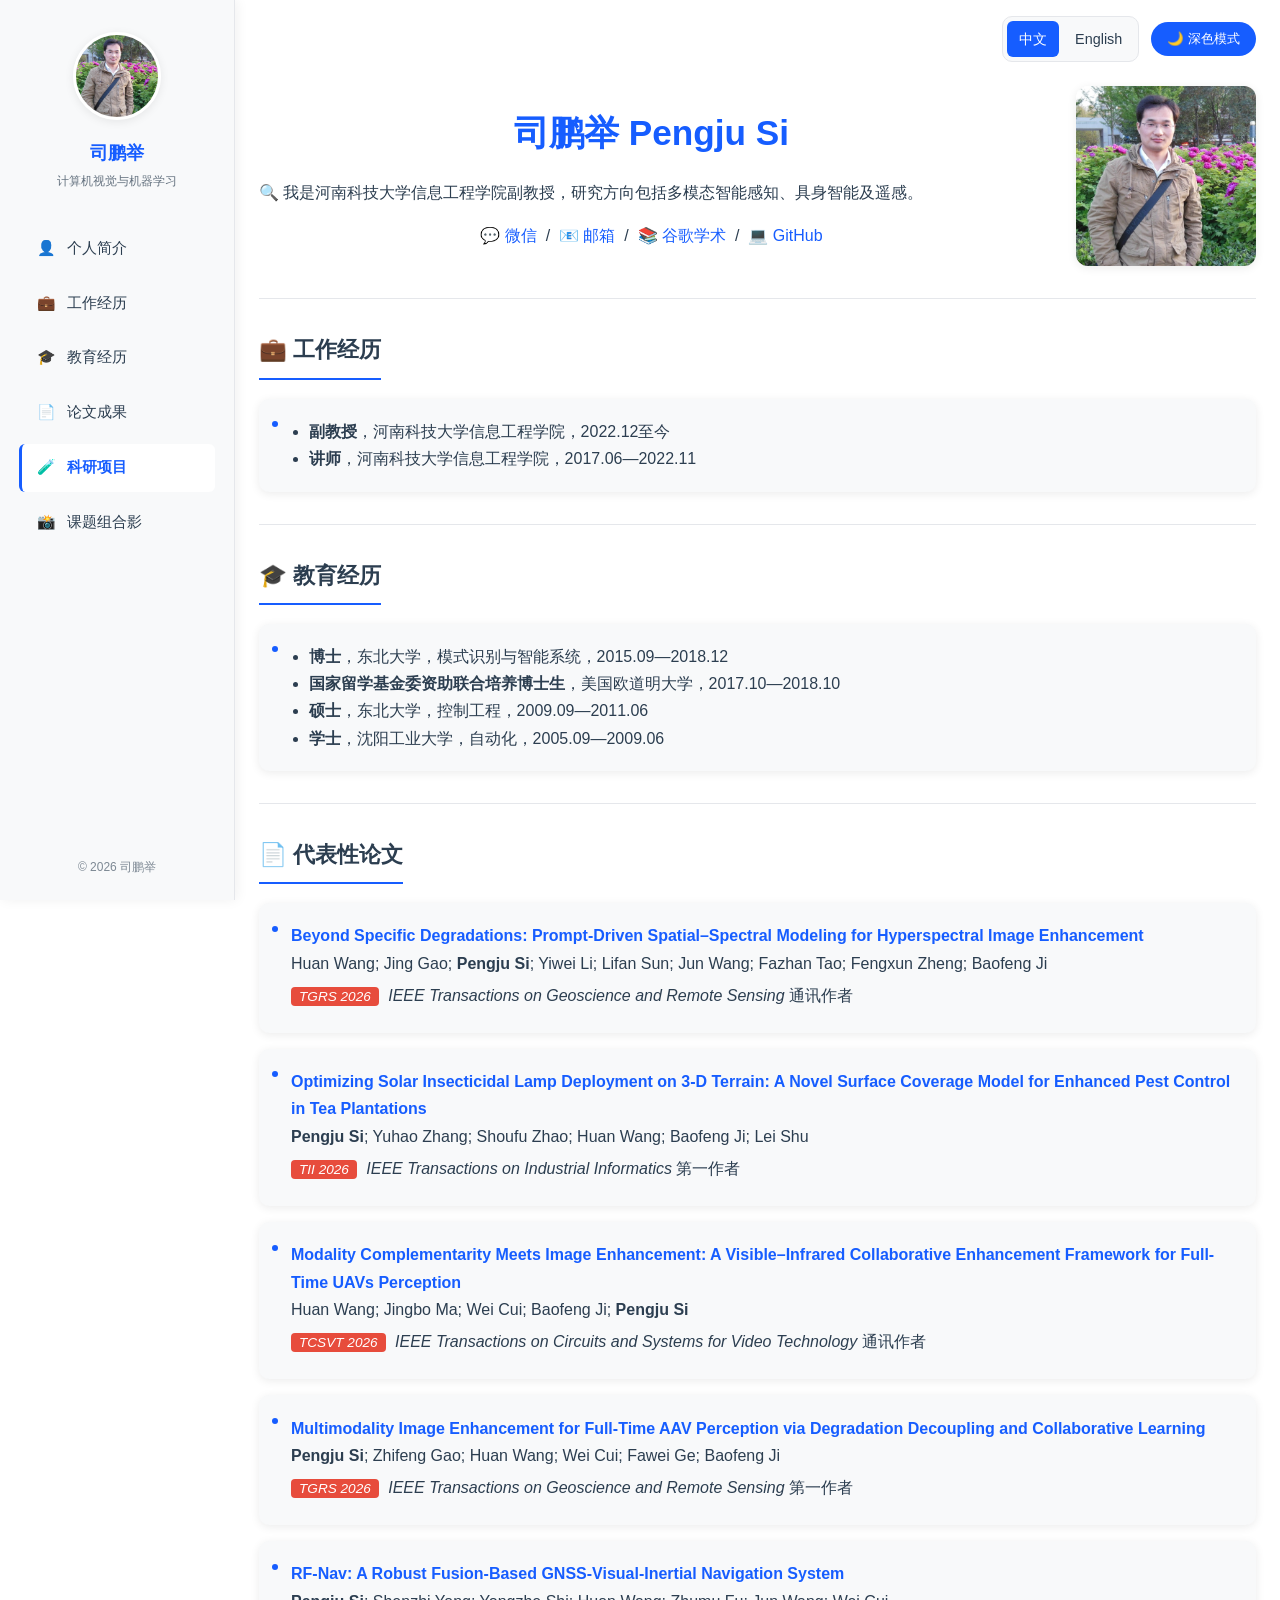
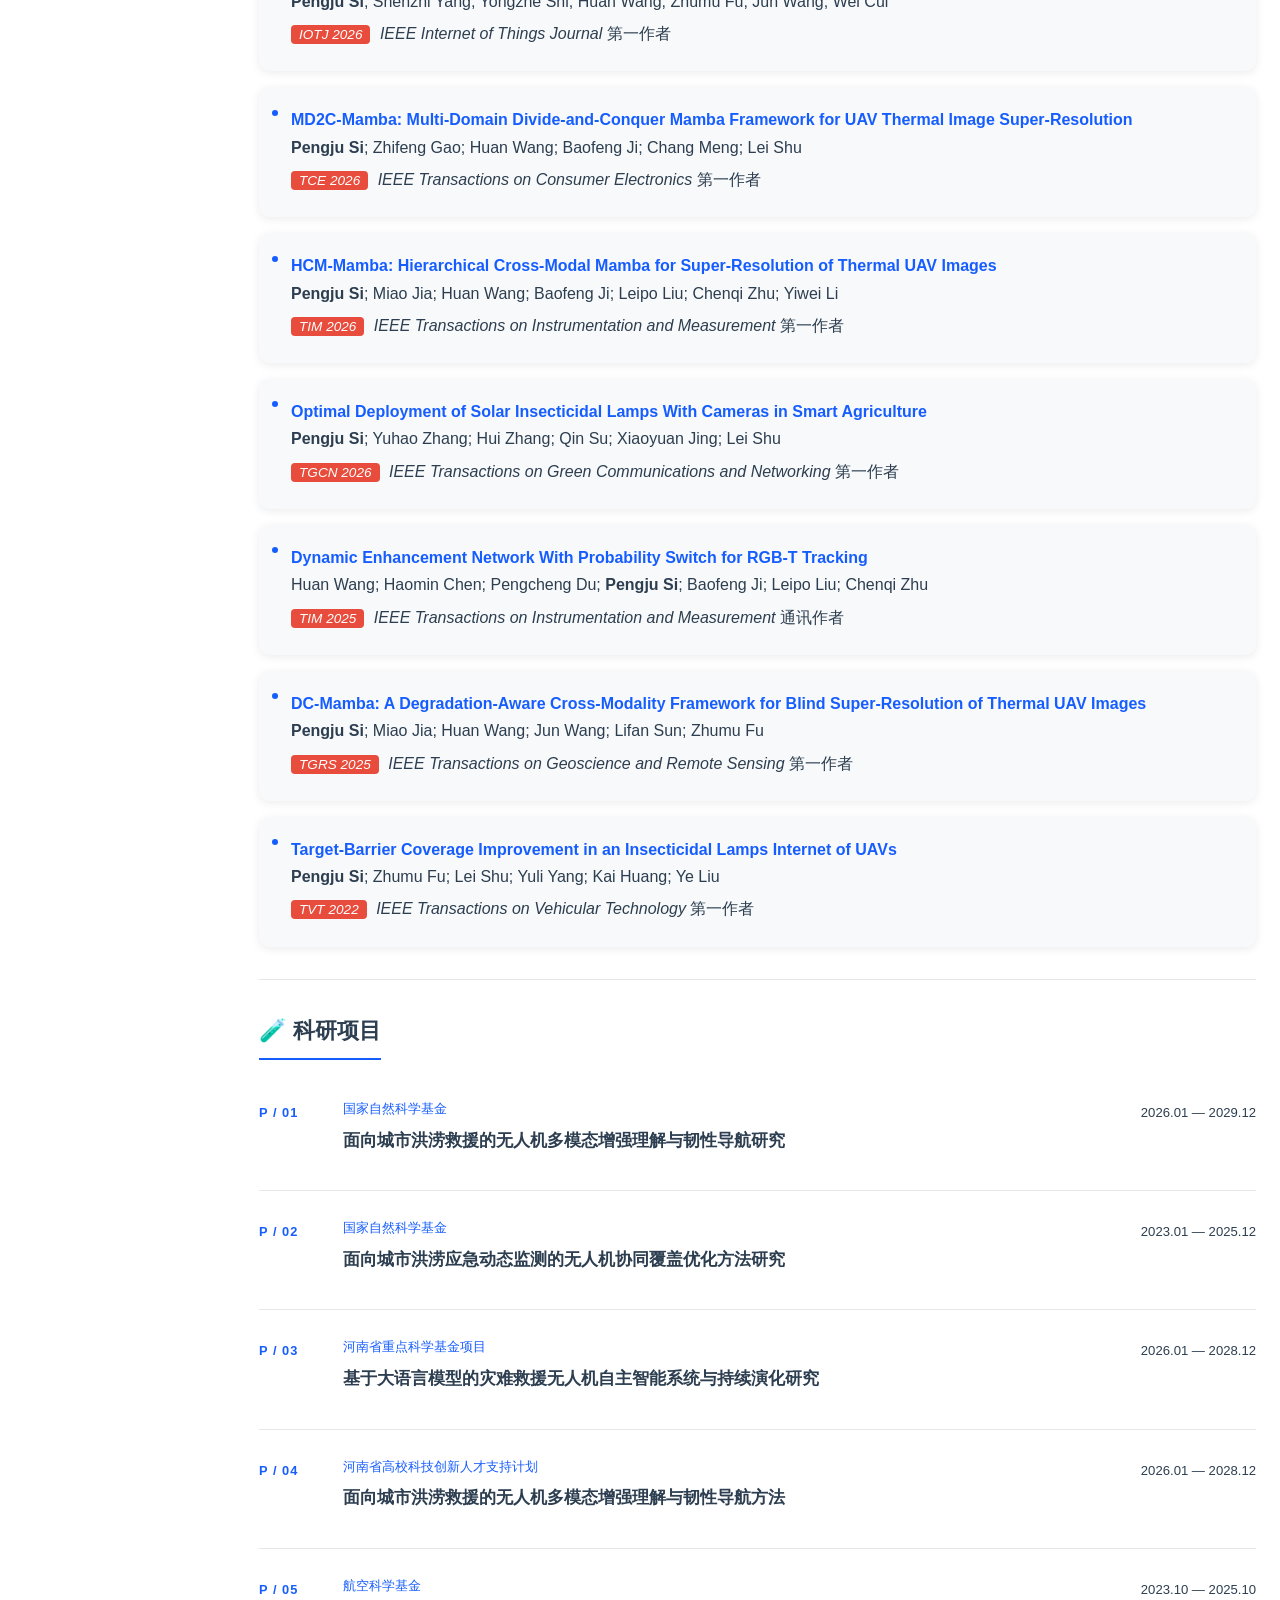
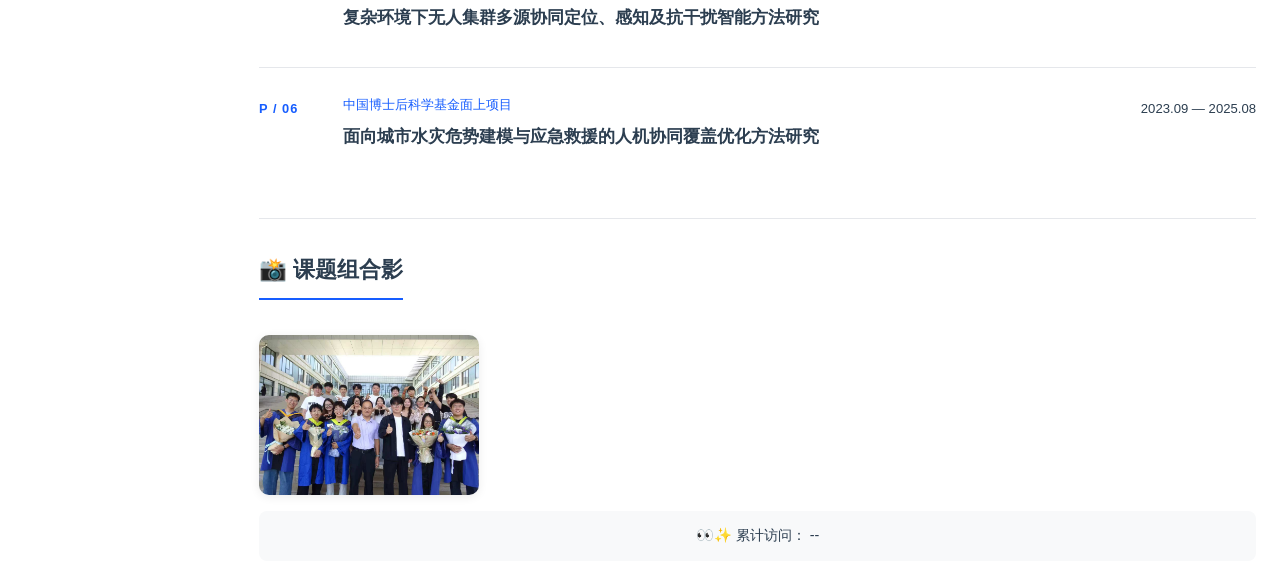
==== index.html @ 9fed4c4e "ok" ====
<!DOCTYPE HTML>
<html lang="zh-CN">
<head>
  <meta charset="UTF-8">
  <meta name="author" content="Pengju Si">
  <meta name="viewport" content="width=device-width, initial-scale=1">

<title>司鹏举 | 河南科技大学</title>

  <link rel="stylesheet" href="assets/site.css">
<link rel="alternate" hreflang="zh-CN" href="index.html">
<link rel="alternate" hreflang="en" href="en/index.html">
</head>

<body>
  <div class="loader" id="loader">
    <div class="loader-circle"></div>
  </div>

  <button
    id="navToggle"
    type="button"
    aria-label="打开导航"
    aria-expanded="false"
  >
    ☰
  </button>

<button id="backTop" type="button" aria-label="返回顶部">
    🚀
  </button>

  <aside class="sidebar" id="sidebar">
    <div class="sidebar-profile">
      <img
        src="images/sipengju.jpg"
        alt="Pengju Si"
        class="sidebar-avatar"
      >

      <div class="sidebar-name">
        司鹏举
      </div>

      <div class="sidebar-description">
        计算机视觉与机器学习
      </div>
    </div>

    <nav class="sidebar-nav" aria-label="页面导航">
      <a href="#about" class="nav-link active">
        <span class="nav-icon">👤</span>
        <span>个人简介</span>
      </a>
	  
	 <a href="#Appointments" class="nav-link">
        <span class="nav-icon">💼</span>
        <span>工作经历</span>
      </a>
	  
	<a href="#Education" class="nav-link">
        <span class="nav-icon">🎓</span>
		 <span>教育经历</span>
        <span></span>
      </a>
	  
      <a href="#publications" class="nav-link">
        <span class="nav-icon">📄</span>
        <span>论文成果</span>
      </a>
	  
      <a href="#projects" class="nav-link">
        <span class="nav-icon">🧪</span>
        <span>科研项目</span>
      </a>

      <a href="#gallery" class="nav-link">
        <span class="nav-icon">📸</span>
        <span>课题组合影</span>
      </a>
    </nav>

    <div class="sidebar-footer">
      © 2026 司鹏举
    </div>
  </aside>

  <div class="sidebar-overlay" id="sidebarOverlay"></div>

  <main class="container">
<div class="top-toolbar">
<nav class="language-switch" aria-label="语言切换">
<a href="index.html" lang="zh-CN" hreflang="zh-CN" aria-current="page">中文</a>
<a href="en/index.html" lang="en" hreflang="en" >English</a>
</nav>
<button id="themeToggle" type="button">🌙 深色模式</button>
</div>
    <div class="header fade-in" id="about">
      <div class="info">
        <h1 class="name">
          司鹏举 Pengju Si
        </h1>
    
		<p>
          🔍 我是河南科技大学信息工程学院副教授，研究方向包括多模态智能感知、具身智能及遥感。
        </p>

        <div class="links">

          <a href="#wechat-modal" onclick="openWechatModal(); return false;">
            💬 微信
          </a>
          &nbsp;/&nbsp;

          <a href="#email-modal" onclick="openEmailModal(); return false;">
            📧 邮箱
          </a>
          &nbsp;/&nbsp;

          <a
            href="https://scholar.google.com/citations?user=J7OkCOIAAAAJ"
            target="_blank"
            rel="noopener noreferrer"
          >
            📚 谷歌学术
          </a>
          &nbsp;/&nbsp;

          <a
            href="https://github.com/sipengju"
            target="_blank"
            rel="noopener noreferrer"
          >
            💻 GitHub
          </a>
        </div>
      </div>

      <img
        src="images/sipengju.jpg"
        alt="司鹏举个人照片"
        class="avatar"
      >
    </div>
	
	
	<hr class="fade-in">
	  <section aria-labelledby="Appointments">
      <h3 class="fade-in" id="Appointments">
        <strong>💼 工作经历</strong>
      </h3>

      <div class="card fade-in">
       <ul class="resume-list">
		<li><strong>副教授</strong>，河南科技大学信息工程学院，2022.12至今</li>
        <li><strong>讲师</strong>，河南科技大学信息工程学院，2017.06—2022.11</li>
      </ul>
      </div>    
    </section>
	
	

	<hr class="fade-in">

    <section aria-labelledby="Education">
      <h3 class="fade-in" id="Education">
        <strong>🎓 教育经历</strong>
      </h3>

      <div class="card fade-in">
       <ul class="resume-list">
          <li><strong>博士</strong>，东北大学，模式识别与智能系统，2015.09—2018.12</li>
		  <li><strong>国家留学基金委资助联合培养博士生</strong>，美国欧道明大学，2017.10—2018.10</li> 
          <li><strong>硕士</strong>，东北大学，控制工程，2009.09—2011.06</li>
          <li><strong>学士</strong>，沈阳工业大学，自动化，2005.09—2009.06</li>
      </ul>
      </div>    
    </section>
	


    <hr class="fade-in">

    <section aria-labelledby="publications">
      <h3 class="fade-in" id="publications">
        <strong>📄 代表性论文</strong>
      </h3>


   <div class="card fade-in">
        <a
          href="https://ieeexplore.ieee.org/document/11715848"
          target="_blank"
          rel="noopener noreferrer"
        >
          <span class="papertitle">
            <strong>
				Beyond Specific Degradations: Prompt-Driven Spatial–Spectral Modeling for Hyperspectral Image Enhancement
            </strong>
          </span>
        </a>

        <br>

	   Huan Wang; Jing Gao; <strong>Pengju Si</strong>; Yiwei Li; Lifan Sun; Jun Wang; Fazhan Tao; Fengxun Zheng; Baofeng Ji

        <br>

        <p style="margin: 5px 0;">
          <em>
            <span class="tag tag-tip">TGRS 2026</span>
					IEEE Transactions on Geoscience and Remote Sensing
          </em>
		 <span class="paper-meta">通讯作者</span>
        </p>
      </div>




		

      <div class="card fade-in">
        <a
          href="https://ieeexplore.ieee.org/document/11597937"
          target="_blank"
          rel="noopener noreferrer"
        >
          <span class="papertitle">
            <strong>
				Optimizing Solar Insecticidal Lamp Deployment on 3-D Terrain: A Novel Surface Coverage Model for Enhanced Pest Control in Tea Plantations
            </strong>
          </span>
        </a>

        <br>

        <strong>Pengju Si</strong>; Yuhao Zhang; Shoufu Zhao; Huan Wang; Baofeng Ji; Lei Shu

        <br>

        <p style="margin: 5px 0;">
          <em>
            <span class="tag tag-tip">TII 2026</span>
					IEEE Transactions on Industrial Informatics
          </em>
		 <span class="paper-meta">第一作者</span>
        </p>
      </div>
	  
	 <div class="card fade-in">
        <a
          href="https://ieeexplore.ieee.org/document/11622515"
          target="_blank"
          rel="noopener noreferrer"
        >
          <span class="papertitle">
            <strong>
				Modality Complementarity Meets Image Enhancement: A Visible–Infrared Collaborative Enhancement Framework for Full-Time UAVs Perception
            </strong>
          </span>
        </a>

        <br>
				Huan Wang; Jingbo Ma; Wei Cui; Baofeng Ji; <strong>Pengju Si</strong>
        <br>

        <p style="margin: 5px 0;">
          <em>
            <span class="tag tag-tip">TCSVT 2026</span>
					IEEE Transactions on Circuits and Systems for Video Technology
          </em>
		 <span class="paper-meta">通讯作者</span>
		  
        </p>
      </div> 
	  
	   <div class="card fade-in">
        <a
          href="https://ieeexplore.ieee.org/document/11500524"
          target="_blank"
          rel="noopener noreferrer"
        >
          <span class="papertitle">
            <strong>
				Multimodality Image Enhancement for Full-Time AAV Perception via Degradation Decoupling and Collaborative Learning
            </strong>
          </span>
        </a>

        <br>
				<strong>Pengju Si</strong>; Zhifeng Gao; Huan Wang; Wei Cui; Fawei Ge; Baofeng Ji
        <br>

        <p style="margin: 5px 0;">
          <em>
            <span class="tag tag-tip">TGRS 2026</span>
					IEEE Transactions on Geoscience and Remote Sensing
          </em>
		 <span class="paper-meta">第一作者</span>
		  
        </p>
      </div> 
	  
	  
	  <div class="card fade-in">
        <a
          href="https://ieeexplore.ieee.org/document/11435362"
          target="_blank"
          rel="noopener noreferrer"
        >
          <span class="papertitle">
            <strong>
				RF-Nav: A Robust Fusion-Based GNSS-Visual-Inertial Navigation System
            </strong>
          </span>
        </a>

        <br>
				<strong>Pengju Si</strong>; Shenzhi Yang; Yongzhe Shi; Huan Wang; Zhumu Fu; Jun Wang; Wei Cui
        <br>

        <p style="margin: 5px 0;">
          <em>
            <span class="tag tag-tip">IOTJ 2026</span>
					IEEE Internet of Things Journal
          </em>
		 <span class="paper-meta">第一作者</span>
		  
        </p>
      </div> 
	  
	    <div class="card fade-in">
        <a
          href="https://ieeexplore.ieee.org/document/11397403"
          target="_blank"
          rel="noopener noreferrer"
        >
          <span class="papertitle">
            <strong>
				MD2C-Mamba: Multi-Domain Divide-and-Conquer Mamba Framework for UAV Thermal Image Super-Resolution
            </strong>
          </span>
        </a>

        <br>
				<strong>Pengju Si</strong>; Zhifeng Gao;
Huan Wang;
Baofeng Ji;
Chang Meng;
Lei Shu
        <br>

        <p style="margin: 5px 0;">
          <em>
            <span class="tag tag-tip">TCE 2026</span>
					IEEE Transactions on Consumer Electronics
          </em>
		 <span class="paper-meta">第一作者</span>
		  
        </p>
      </div> 
	  
	  	    <div class="card fade-in">
        <a
          href="https://ieeexplore.ieee.org/document/11371351"
          target="_blank"
          rel="noopener noreferrer"
        >
          <span class="papertitle">
            <strong>
				HCM-Mamba: Hierarchical Cross-Modal Mamba for Super-Resolution of Thermal UAV Images
            </strong>
          </span>
        </a>

        <br>
				<strong>Pengju Si</strong>;
Miao Jia;
Huan Wang;
Baofeng Ji;
Leipo Liu;
Chenqi Zhu;
Yiwei Li
        <br>

        <p style="margin: 5px 0;">
          <em>
            <span class="tag tag-tip">TIM 2026</span>
					IEEE Transactions on Instrumentation and Measurement
          </em>
		 <span class="paper-meta">第一作者</span>
		  
        </p>
      </div> 
	  
	  
	<div class="card fade-in">
        <a
          href="https://ieeexplore.ieee.org/document/11096059"
          target="_blank"
          rel="noopener noreferrer"
        >
          <span class="papertitle">
            <strong>
				Optimal Deployment of Solar Insecticidal Lamps With Cameras in Smart Agriculture
            </strong>
          </span>
        </a>

        <br>
				<strong>Pengju Si</strong>;

Yuhao Zhang;
Hui Zhang;
Qin Su;
Xiaoyuan Jing;
Lei Shu
        <br>

        <p style="margin: 5px 0;">
          <em>
            <span class="tag tag-tip">TGCN 2026</span>
					IEEE Transactions on Green Communications and Networking
          </em>
		 <span class="paper-meta">第一作者</span>
		  
        </p>
      </div> 


<div class="card fade-in">
        <a
          href="https://ieeexplore.ieee.org/document/11250749"
          target="_blank"
          rel="noopener noreferrer"
        >
          <span class="papertitle">
            <strong>
			Dynamic Enhancement Network With Probability Switch for RGB-T Tracking
            </strong>
          </span>
        </a>

        <br>
				Huan Wang;
Haomin Chen;
Pengcheng Du;
<strong>Pengju Si</strong>;
Baofeng Ji;
Leipo Liu;
Chenqi Zhu
        <br>

        <p style="margin: 5px 0;">
          <em>
            <span class="tag tag-tip">TIM 2025</span>
					IEEE Transactions on Instrumentation and Measurement
          </em>
		 <span class="paper-meta">通讯作者</span>
		  
        </p>
      </div> 
   
		<div class="card fade-in">
        <a
          href="https://ieeexplore.ieee.org/document/11091524"
          target="_blank"
          rel="noopener noreferrer"
        >
          <span class="papertitle">
            <strong>
			DC-Mamba: A Degradation-Aware Cross-Modality Framework for Blind Super-Resolution of Thermal UAV Images
            </strong>
          </span>
        </a>

        <br>
				<strong>Pengju Si</strong>;
Miao Jia;
Huan Wang;
Jun Wang;
Lifan Sun;
Zhumu Fu
        <br>

        <p style="margin: 5px 0;">
          <em>
            <span class="tag tag-tip">TGRS 2025</span>
					IEEE Transactions on Geoscience and Remote Sensing
          </em>
		 <span class="paper-meta">第一作者</span>
		  
        </p>
      </div> 
	  
	  		<div class="card fade-in">
        <a
          href="https://ieeexplore.ieee.org/document/9705148"
          target="_blank"
          rel="noopener noreferrer"
        >
          <span class="papertitle">
            <strong>
			Target-Barrier Coverage Improvement in an Insecticidal Lamps Internet of UAVs
            </strong>
          </span>
        </a>

        <br>
				<strong>Pengju Si</strong>;
Zhumu Fu;
Lei Shu;
Yuli Yang;
Kai Huang;
Ye Liu
        <br>

        <p style="margin: 5px 0;">
          <em>
            <span class="tag tag-tip">TVT 2022</span>
					IEEE Transactions on Vehicular Technology
          </em>
		 <span class="paper-meta">第一作者</span>
		  
        </p>
      </div> 
	
    </section>

<hr class="fade-in">
<section class="projects-section" aria-labelledby="projects">
<div class="projects-heading fade-in">
<div><h3 id="projects">🧪 科研项目</h3></div>
</div>
<div class="projects-list">
<article class="project-item fade-in">
<div class="project-number">P / 01</div>
<div class="project-content">
<p class="project-program">国家自然科学基金</p>
<h4 class="project-title">面向城市洪涝救援的无人机多模态增强理解与韧性导航研究</h4>
</div>
<div class="project-timeline"><p>2026.01 — 2029.12</p></div>
</article>
<article class="project-item fade-in">
<div class="project-number">P / 02</div>
<div class="project-content">
<p class="project-program">国家自然科学基金</p>
<h4 class="project-title">面向城市洪涝应急动态监测的无人机协同覆盖优化方法研究</h4>
</div>
<div class="project-timeline"><p>2023.01 — 2025.12</p></div>
</article>
<article class="project-item fade-in">
<div class="project-number">P / 03</div>
<div class="project-content">
<p class="project-program">河南省重点科学基金项目</p>
<h4 class="project-title">基于大语言模型的灾难救援无人机自主智能系统与持续演化研究</h4>
</div>
<div class="project-timeline"><p>2026.01 — 2028.12</p></div>
</article>
<article class="project-item fade-in">
<div class="project-number">P / 04</div>
<div class="project-content">
<p class="project-program">河南省高校科技创新人才支持计划</p>
<h4 class="project-title">面向城市洪涝救援的无人机多模态增强理解与韧性导航方法</h4>
</div>
<div class="project-timeline"><p>2026.01 — 2028.12</p></div>
</article>
<article class="project-item fade-in">
<div class="project-number">P / 05</div>
<div class="project-content">
<p class="project-program">航空科学基金</p>
<h4 class="project-title">复杂环境下无人集群多源协同定位、感知及抗干扰智能方法研究</h4>
</div>
<div class="project-timeline"><p>2023.10 — 2025.10</p></div>
</article>
<article class="project-item fade-in">
<div class="project-number">P / 06</div>
<div class="project-content">
<p class="project-program">中国博士后科学基金面上项目</p>
<h4 class="project-title">面向城市水灾危势建模与应急救援的人机协同覆盖优化方法研究</h4>
</div>
<div class="project-timeline"><p>2023.09 — 2025.08</p></div>
</article>
</div>
</section>

    <hr class="fade-in">

    <section aria-labelledby="gallery">
      <h3 class="fade-in" id="gallery">
        <strong>📸 课题组合影</strong>
      </h3>

      <div class="gallery-grid fade-in">
        <div class="gallery-item">
          <img
            src="images/biye1.jpg"
            alt="课题组合影"
            onclick="openModal(this.src)"
          >
        </div>

      </div>
    </section>

    <div class="visitor-count fade-in">
      👀✨ 累计访问：
      <span id="visit-count">0</span>
    </div>
  </main>

  <div id="email-modal" class="modal">
    <div class="modal-content">
      <span class="close" onclick="closeEmailModal()">
        &times;
      </span>

      <p
        class="email-text"
        id="emailAddr"
        onclick="copyEmail()"
      >
        sipengju@haust.edu.cn
      </p>

      <p id="copyTip">
        📧 点击复制 / 欢迎通过邮件联系我
      </p>
    </div>
  </div>

  <div id="wechat-modal" class="modal">
    <div class="modal-content">
      <span class="close" onclick="closeWechatModal()">
        &times;
      </span>

      <img
        src="images/wechat.jpg"
        alt="微信二维码"
      >

      <p>
        💬 扫码添加微信
      </p>
    </div>
  </div>

  <div id="img-modal" class="modal" onclick="closeImgModal()">
    <div class="modal-content">
      <span class="close" onclick="closeImgModal()">
        &times;
      </span>

      <img
        id="modal-img"
        src=""
        alt="图片预览"
        style="
          max-width: 90%;
          max-height: 80vh;
          transition: transform 0.2s ease;
        "
      >
    </div>
  </div>

  <script src="assets/site.js" defer></script>
</body>
</html>
---- assets/site.css ----
:root {
      --bg-color: #ffffff;
      --text-color: #2c3e50;
      --card-bg: #f8f9fa;
      --primary: #165DFF;
      --border-color: #e5e7eb;
      --shadow: 0 2px 10px rgba(0, 0, 0, 0.08);
      --sidebar-width: 235px;
    }

    .dark-mode {
      --bg-color: #121212;
      --text-color: #e0e0e0;
      --card-bg: #1e1e1e;
      --primary: #4d94ff;
      --border-color: #333333;
      --shadow: 0 2px 10px rgba(0, 0, 0, 0.3);
    }

    * {
      margin: 0;
      padding: 0;
      box-sizing: border-box;
      transition:
        color 0.3s ease,
        background-color 0.3s ease,
        border-color 0.3s ease,
        box-shadow 0.3s ease,
        transform 0.3s ease,
        opacity 0.3s ease;
    }

    html {
      scroll-behavior: smooth;
    }

    body {
      min-height: 100vh;
      padding: 1rem 0.5rem 1rem calc(var(--sidebar-width) + 0.5rem);
      color: var(--text-color);
      background-color: var(--bg-color);
      font-family: "Segoe UI", Roboto, Arial, sans-serif;
      line-height: 1.7;
    }

    body.sidebar-open {
      overflow: hidden;
    }

    .container {
      position: relative;
      z-index: 1;
      max-width: 1100px;
      margin: 0 auto;
      padding: 0 1rem;
    }

    /* =========================
       Left Sidebar Navigation
       ========================= */

    .sidebar {
      position: fixed;
      top: 0;
      left: 0;
      z-index: 900;
      width: var(--sidebar-width);
      height: 100vh;
      padding: 2rem 1.2rem 6rem;
      overflow-y: auto;
      background-color: var(--card-bg);
      border-right: 1px solid var(--border-color);
      box-shadow: 2px 0 12px rgba(0, 0, 0, 0.06);
    }

    .sidebar-profile {
      margin-bottom: 2rem;
      text-align: center;
    }

    .sidebar-avatar {
      width: 88px;
      height: 88px;
      margin-bottom: 0.8rem;
      object-fit: cover;
      border: 3px solid var(--bg-color);
      border-radius: 50%;
      box-shadow: var(--shadow);
    }

    .sidebar-name {
      color: var(--primary);
      font-size: 1.15rem;
      font-weight: 700;
      line-height: 1.3;
    }

    .sidebar-description {
      margin-top: 0.4rem;
      color: var(--text-color);
      font-size: 0.78rem;
      opacity: 0.72;
    }

    .sidebar-nav {
      display: flex;
      flex-direction: column;
      gap: 0.45rem;
    }

    .sidebar-nav a {
      display: flex;
      align-items: center;
      gap: 0.65rem;
      padding: 0.7rem 0.9rem;
      color: var(--text-color);
      background-color: transparent;
      border-left: 3px solid transparent;
      border-radius: 6px;
      font-size: 0.93rem;
      font-weight: 500;
      text-decoration: none;
    }

    .sidebar-nav a:hover {
      color: var(--primary);
      background-color: var(--bg-color);
      border-left-color: var(--primary);
      text-decoration: none;
      transform: translateX(3px);
    }

    .sidebar-nav a.active {
      color: var(--primary);
      background-color: var(--bg-color);
      border-left-color: var(--primary);
      font-weight: 700;
    }

    .nav-icon {
      width: 1.25rem;
      text-align: center;
    }

    .sidebar-footer {
      position: absolute;
      right: 1.2rem;
      bottom: 1.4rem;
      left: 1.2rem;
      color: var(--text-color);
      font-size: 0.75rem;
      text-align: center;
      opacity: 0.6;
    }

    #navToggle {
      position: fixed;
      top: 1rem;
      left: 1rem;
      z-index: 1001;
      display: none;
      justify-content: center;
      align-items: center;
      width: 44px;
      height: 44px;
      padding: 0;
      color: #ffffff;
      background-color: var(--primary);
      border: none;
      border-radius: 8px;
      box-shadow: var(--shadow);
      cursor: pointer;
      font-size: 1.3rem;
    }

    .sidebar-overlay {
      position: fixed;
      inset: 0;
      z-index: 850;
      display: none;
      background-color: rgba(0, 0, 0, 0.45);
      opacity: 0;
      pointer-events: none;
    }

    .sidebar-overlay.visible {
      opacity: 1;
      pointer-events: auto;
    }

    /* =========================
       Main Header
       ========================= */

    .header {
      display: flex;
      flex-wrap: wrap;
      align-items: center;
      gap: 2rem;
      margin-bottom: 2rem;
    }

    .info {
      flex: 1;
      min-width: 300px;
    }

    .avatar {
      width: 180px;
      height: 180px;
      object-fit: cover;
      border-radius: 12px;
      box-shadow: var(--shadow);
    }

    .avatar:hover {
      transform: scale(1.03);
    }

    .name {
      margin-bottom: 1rem;
      color: var(--primary);
      font-size: 2.2em;
      font-weight: 700;
      text-align: center;
    }

    .info p {
      margin-bottom: 0.75rem;
    }

    .links {
      margin-top: 1rem;
      text-align: center;
    }

    a {
      color: var(--primary);
      font-weight: 500;
      text-decoration: none;
    }

    a:hover {
      text-decoration: underline;
    }

    hr {
      height: 1px;
      margin: 2rem 0;
      background-color: var(--border-color);
      border: none;
    }

    h3 {
      display: inline-block;
      margin-bottom: 1.2rem;
      padding-bottom: 0.5rem;
      color: var(--text-color);
      border-bottom: 2px solid var(--primary);
      font-size: 1.4em;
      font-weight: 600;
    }

    #about,
    #publications,
    #patents,
    #experience,
    #services,
    #gallery {
      scroll-margin-top: 25px;
    }

    /* =========================
       Cards
       ========================= */

    .card {
      position: relative;
      margin-bottom: 1rem;
      padding: 1.2rem 1.5rem 1.2rem 2rem;
      background-color: var(--card-bg);
      border-radius: 10px;
      box-shadow: var(--shadow);
    }

    .card::before {
      position: absolute;
      top: 1.4rem;
      left: 0.8rem;
      width: 6px;
      height: 6px;
      background-color: var(--primary);
      border-radius: 50%;
      content: "";
    }

    .card:hover {
      transform: translateY(-3px);
      box-shadow: 0 4px 15px rgba(0, 0, 0, 0.1);
    }

    .tag {
      margin-right: 5px;
      padding: 2px 8px;
      color: white;
      border-radius: 4px;
      font-size: 0.85em;
    }

    .tag-tip {
      background-color: #e74c3c;
    }

    .tag-tce {
      background-color: #2ecc71;
    }

    .tag-tcsvt {
      background-color: #3498db;
    }

    .tag-ACS {
      background-color: #9b59b6;
    }

    .tag-ASS {
      background-color: #6d59b6;
    }

    .tag-ieice {
      background-color: #a2b659;
    }

    .tag-neuro {
      background-color: #f39c12;
    }

    .services-item {
      display: block;
      margin-bottom: 8px;
    }

    .experience-item {
      padding-bottom: 16px;
      margin-bottom: 16px;
      border-bottom: 1px solid var(--border-color);
    }

    .experience-item:last-child {
      padding-bottom: 0;
      margin-bottom: 0;
      border-bottom: none;
    }

    /* =========================
       Modals
       ========================= */

    .modal {
      position: fixed;
      top: 0;
      left: 0;
      z-index: 1000;
      display: none;
      width: 100%;
      height: 100%;
      background-color: rgba(0, 0, 0, 0.7);
    }

    .modal-content {
      position: absolute;
      top: 50%;
      left: 50%;
      min-width: 300px;
      padding: 2rem;
      background-color: var(--card-bg);
      border-radius: 12px;
      text-align: center;
      transform: translate(-50%, -50%);
    }

    .modal-content img {
      max-width: 250px;
      height: auto;
      margin-bottom: 1rem;
      border-radius: 8px;
    }

    .email-text {
      margin-bottom: 1rem;
      padding: 1rem 1.5rem;
      background-color: var(--bg-color);
      border: 1px solid var(--border-color);
      border-radius: 6px;
      cursor: pointer;
      font-size: 1.2em;
    }

    .close {
      position: absolute;
      top: 10px;
      right: 15px;
      color: var(--text-color);
      cursor: pointer;
      font-size: 1.5em;
    }

    .close:hover {
      color: var(--primary);
    }

    /* =========================
       Floating Buttons
       ========================= */

    #backTop {
      position: fixed;
      right: 2rem;
      bottom: 2rem;
      z-index: 999;
      display: none;
      justify-content: center;
      align-items: center;
      width: 45px;
      height: 45px;
      color: white;
      background-color: var(--primary);
      border: none;
      border-radius: 50%;
      box-shadow: var(--shadow);
      cursor: pointer;
      font-size: 1.2rem;
    }

    #backTop:hover {
      background-color: #0047cc;
      transform: translateY(-2px);
    }

    #themeToggle {
      position: fixed;
      top: 1rem;
      right: 1rem;
      z-index: 999;
      padding: 0.5rem 1rem;
      color: white;
      background-color: var(--primary);
      border: none;
      border-radius: 20px;
      cursor: pointer;
    }

    /* =========================
       Gallery
       ========================= */

    .gallery-grid {
      display: grid;
      grid-template-columns: repeat(auto-fill, 220px);
      justify-content: start;
      gap: 1rem;
      margin-top: 1rem;
    }

    .gallery-item {
      width: 220px;
      height: 160px;
      overflow: hidden;
      border-radius: 10px;
      box-shadow: var(--shadow);
    }

    .gallery-item img {
      width: 100%;
      height: 100%;
      object-fit: cover;
      cursor: pointer;
    }

    .gallery-item:hover {
      transform: translateY(-5px);
    }

    /* =========================
       Loader and Animation
       ========================= */

    .loader {
      position: fixed;
      top: 0;
      left: 0;
      z-index: 9999;
      display: flex;
      justify-content: center;
      align-items: center;
      width: 100%;
      height: 100%;
      background-color: var(--bg-color);
      transition: opacity 0.5s ease;
    }

    .loader.hidden {
      opacity: 0;
      pointer-events: none;
    }

    .loader-circle {
      width: 50px;
      height: 50px;
      border: 4px solid var(--border-color);
      border-top: 4px solid var(--primary);
      border-radius: 50%;
      animation: spin 1s linear infinite;
    }

    @keyframes spin {
      0% {
        transform: rotate(0deg);
      }

      100% {
        transform: rotate(360deg);
      }
    }

    .fade-in {
      opacity: 0;
      transform: translateY(20px);
      transition:
        opacity 0.6s ease,
        transform 0.6s ease;
    }

    .fade-in.visible {
      opacity: 1;
      transform: translateY(0);
    }

    .visitor-count {
      margin-top: 1rem;
      padding: 0.8rem;
      background-color: var(--card-bg);
      border-radius: 8px;
      font-size: 0.9em;
      text-align: center;
    }

    /* =========================
       Responsive Layout
       ========================= */

    @media (max-width: 1000px) {
      body {
        padding: 1rem 0.5rem;
      }

      .sidebar {
        z-index: 950;
        width: 260px;
        transform: translateX(-105%);
      }

      .sidebar.open {
        transform: translateX(0);
      }

      #navToggle {
        display: flex;
      }

      .sidebar-overlay {
        display: block;
      }

      .container {
        padding-top: 3.5rem;
      }
    }

    @media (max-width: 700px) {
      .header {
        flex-direction: column-reverse;
        align-items: center;
      }

      .info {
        min-width: 0;
        width: 100%;
      }

      .name {
        font-size: 1.8em;
      }

      .avatar {
        width: 150px;
        height: 150px;
      }

      .gallery-grid {
        grid-template-columns: 1fr;
      }

      .gallery-item {
        width: 100%;
        height: 210px;
      }

      #themeToggle {
        padding: 0.5rem 0.75rem;
        font-size: 0.82rem;
      }
    }

    @media (max-width: 480px) {
      .sidebar {
        width: 82%;
        max-width: 280px;
      }

      .container {
        padding-right: 0.5rem;
        padding-left: 0.5rem;
      }

      .card {
        padding-right: 1rem;
      }

      .modal-content {
        width: calc(100% - 2rem);
        min-width: 0;
      }

      .email-text {
        padding: 0.8rem;
        font-size: 0.95rem;
        word-break: break-all;
      }
    }
  
/* Shared bilingual toolbar; in normal flow to avoid covering page text. */
.top-toolbar { display:flex; justify-content:flex-end; align-items:center; gap:12px; margin-bottom:24px; flex-wrap:wrap; }
.language-switch { display:flex; gap:4px; padding:4px; border:1px solid var(--border-color); border-radius:10px; background:var(--card-bg); }
.language-switch a { padding:6px 12px; border-radius:6px; color:var(--text-color); font-size:.9rem; }
.language-switch a[aria-current="page"] { background:var(--primary); color:white; }
.language-switch a:hover { text-decoration:none; background:var(--primary); color:white; }
.language-switch a:focus-visible { outline:2px solid var(--primary); outline-offset:3px; }
#themeToggle { position:static; flex-shrink:0; }
#Appointments, #Education { scroll-margin-top:25px; }
html[lang="zh-CN"] body { font-family:"Segoe UI","Microsoft YaHei","PingFang SC",sans-serif; }
.resume-list { padding-left:1.1rem; }
@media(max-width:1000px) { .container { padding-top:0; } .top-toolbar { min-height:44px; padding-left:48px; } }
@media(max-width:480px) { .top-toolbar { gap:8px; } .language-switch a { padding:6px 9px; } }

/* Funded projects: numbered rows with project details and a right-hand timeline. */
#projects { scroll-margin-top:25px; }
.projects-heading { display:flex; justify-content:space-between; align-items:flex-end; flex-wrap:wrap; gap:12px; margin-bottom:12px; }
.section-eyebrow { color:var(--primary); font-size:.75rem; letter-spacing:.12em; font-weight:700; margin-bottom:4px; }
.projects-heading h3 { margin-bottom:0; }
.projects-summary { font-size:.85rem; opacity:.72; margin-bottom:8px; }
.project-item { display:grid; grid-template-columns:64px minmax(0,1fr) 175px; gap:20px; padding:26px 0; border-bottom:1px solid var(--border-color); }
.project-item:last-child { border-bottom:0; }
.project-number { color:var(--primary); font-size:.8rem; font-weight:700; letter-spacing:.08em; padding-top:4px; }
.project-program { font-size:.8rem; color:var(--primary); margin-bottom:6px; }
.project-title { font-size:1.08rem; line-height:1.65; margin:0 0 10px; font-weight:650; overflow-wrap:anywhere; }
.project-lead { margin-bottom:4px; font-size:.92rem; }
.project-support { font-size:.86rem; opacity:.8; }
.project-details { display:flex; flex-wrap:wrap; gap:8px 20px; margin-top:12px; font-size:.78rem; }
.project-details div { display:flex; flex-wrap:wrap; gap:5px; }
.project-details dt { opacity:.65; }
.project-details dd { margin:0; overflow-wrap:anywhere; }
.project-timeline { text-align:right; padding-top:4px; font-size:.82rem; }
.project-status { display:inline-block; border:1px solid var(--border-color); border-radius:20px; padding:2px 10px; margin-top:10px; font-size:.74rem; }
.project-status.ongoing { color:var(--primary); }
.project-status.completed { opacity:.72; }
@media(max-width:700px) { .project-item { grid-template-columns:48px minmax(0,1fr); gap:12px; padding:22px 0; } .project-timeline { grid-column:2; text-align:left; display:flex; flex-wrap:wrap; align-items:center; gap:12px; padding-top:0; } .project-status { margin-top:0; } }
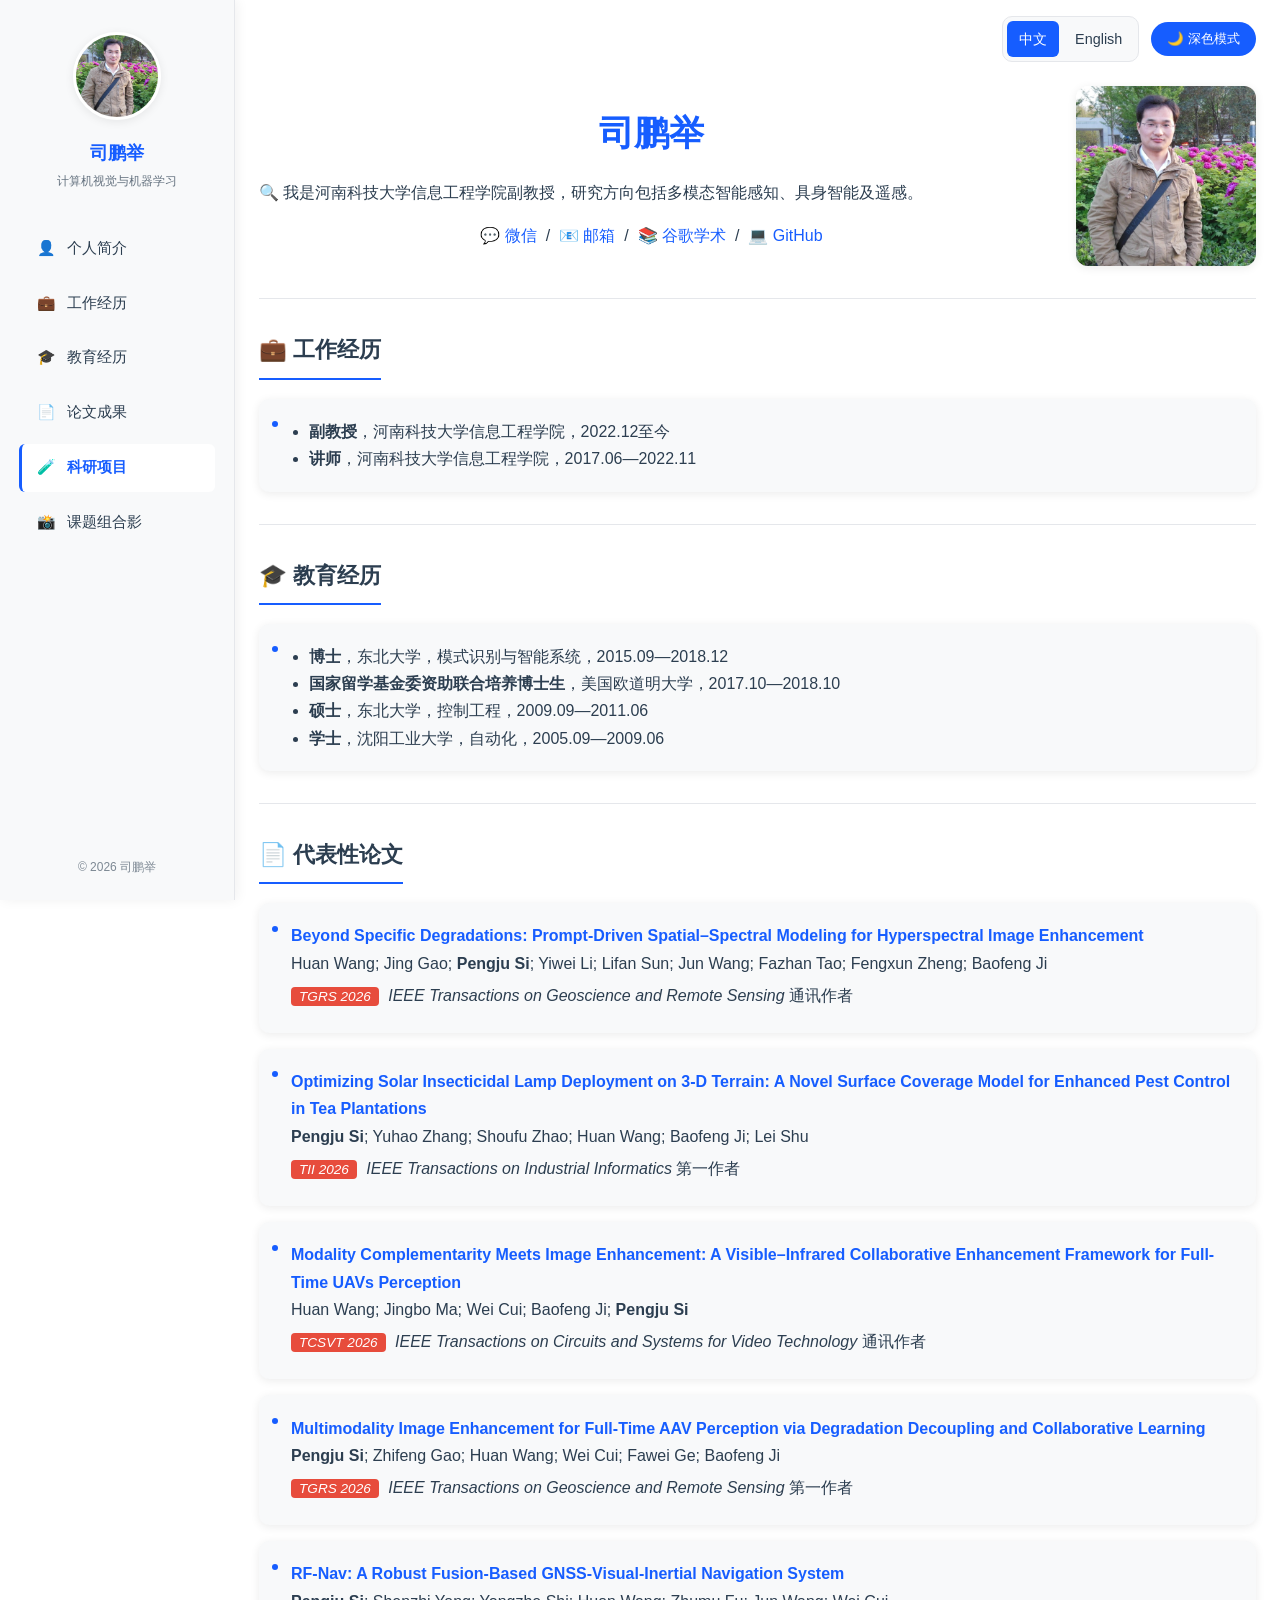
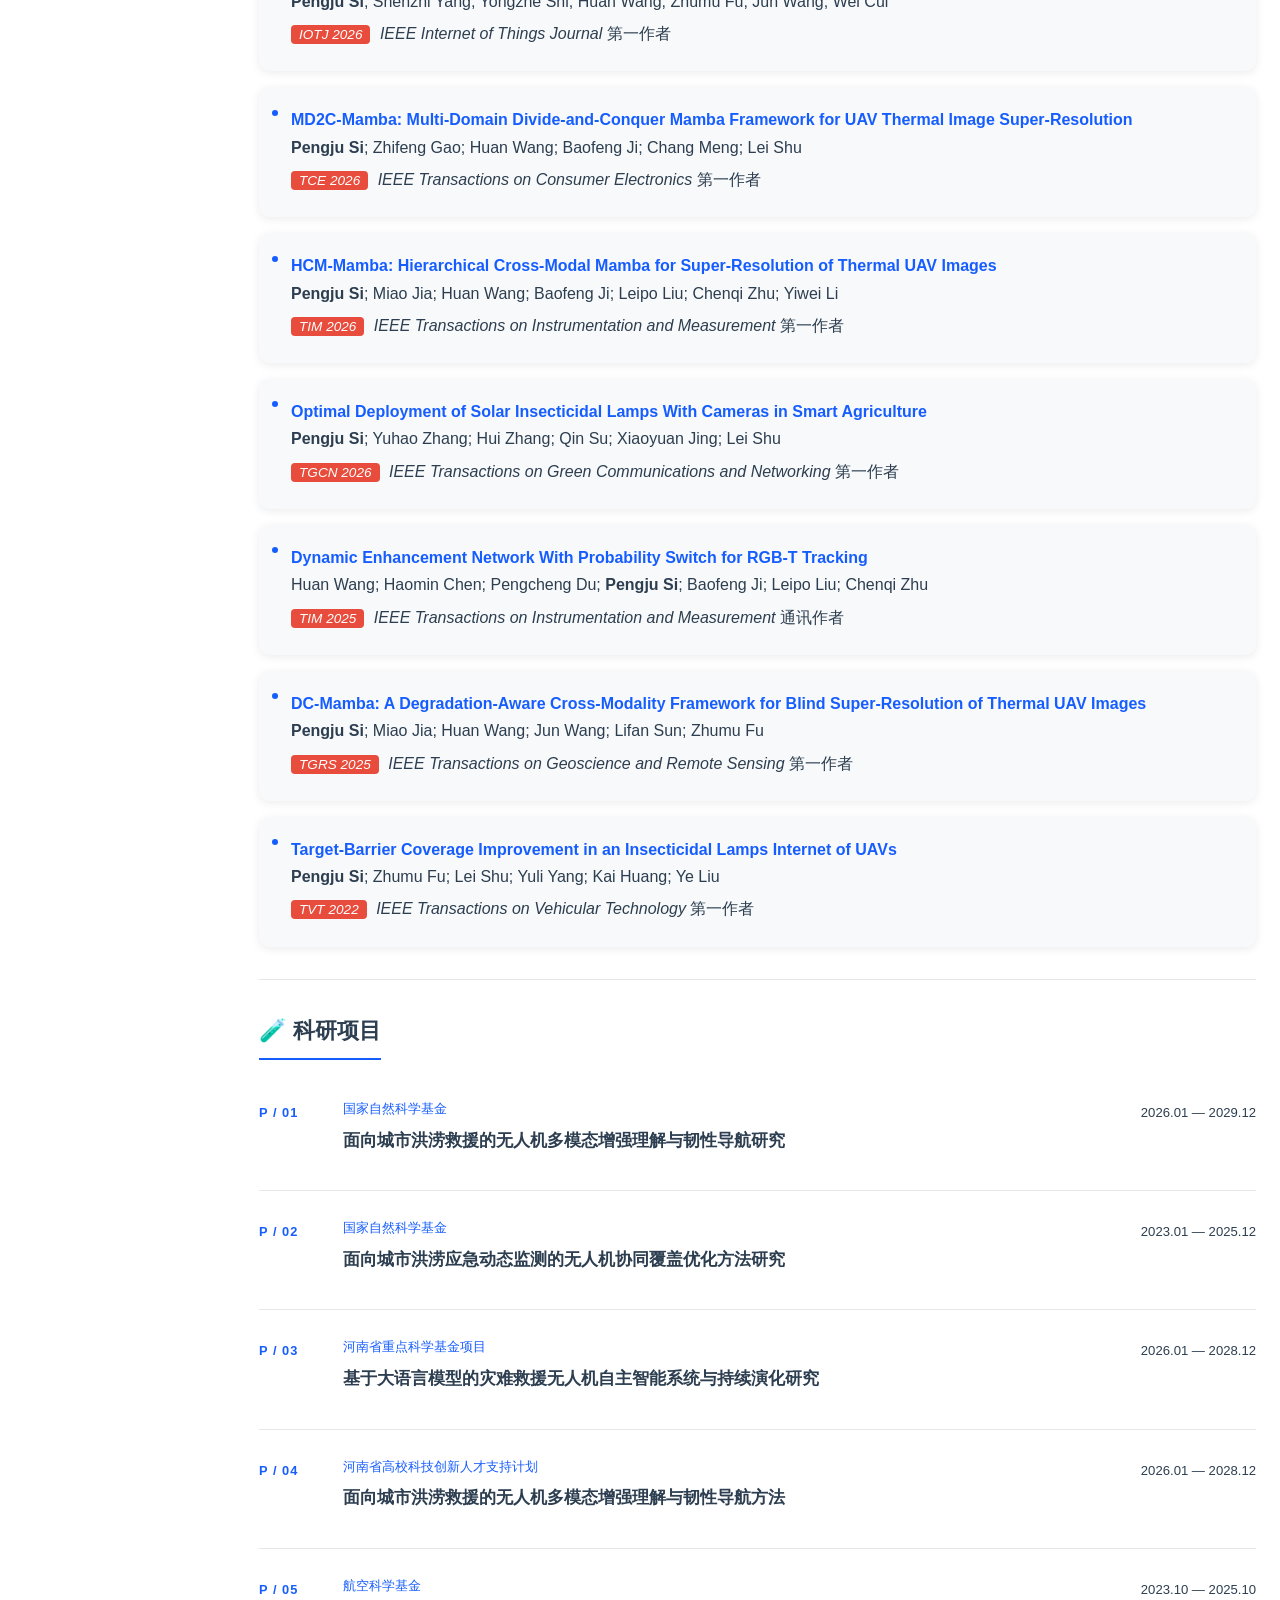
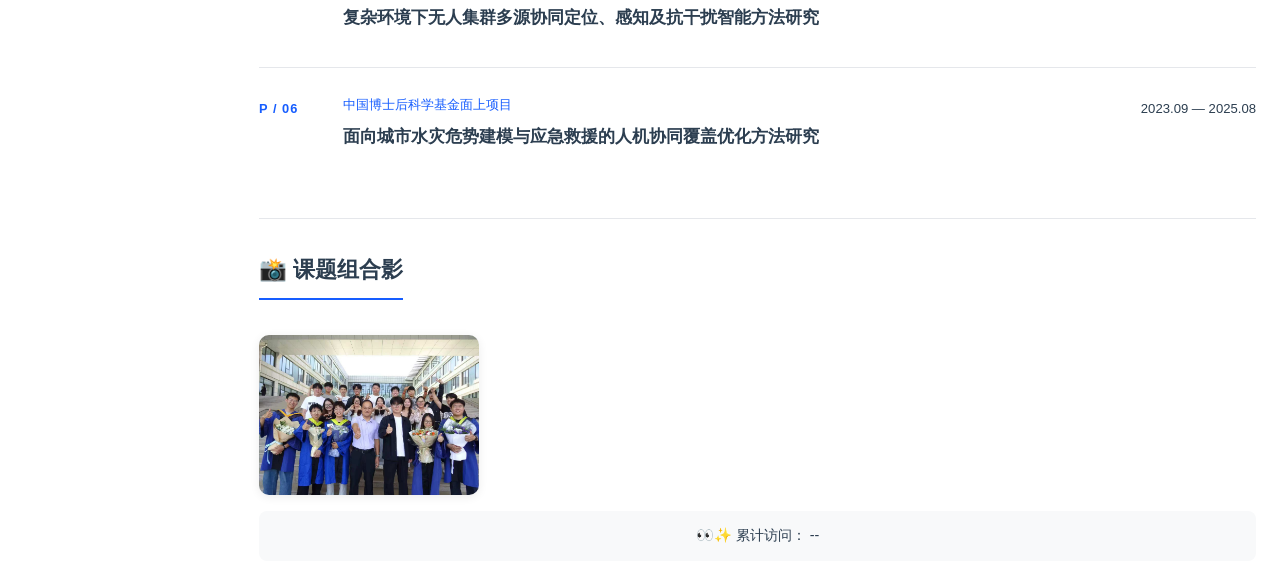
==== commit 314b1b93: "ok" ====
--- a/index.html
+++ b/index.html
@@ -98,7 +98,7 @@
     <div class="header fade-in" id="about">
       <div class="info">
         <h1 class="name">
-          司鹏举 Pengju Si
+          司鹏举
         </h1>
     
 		<p>
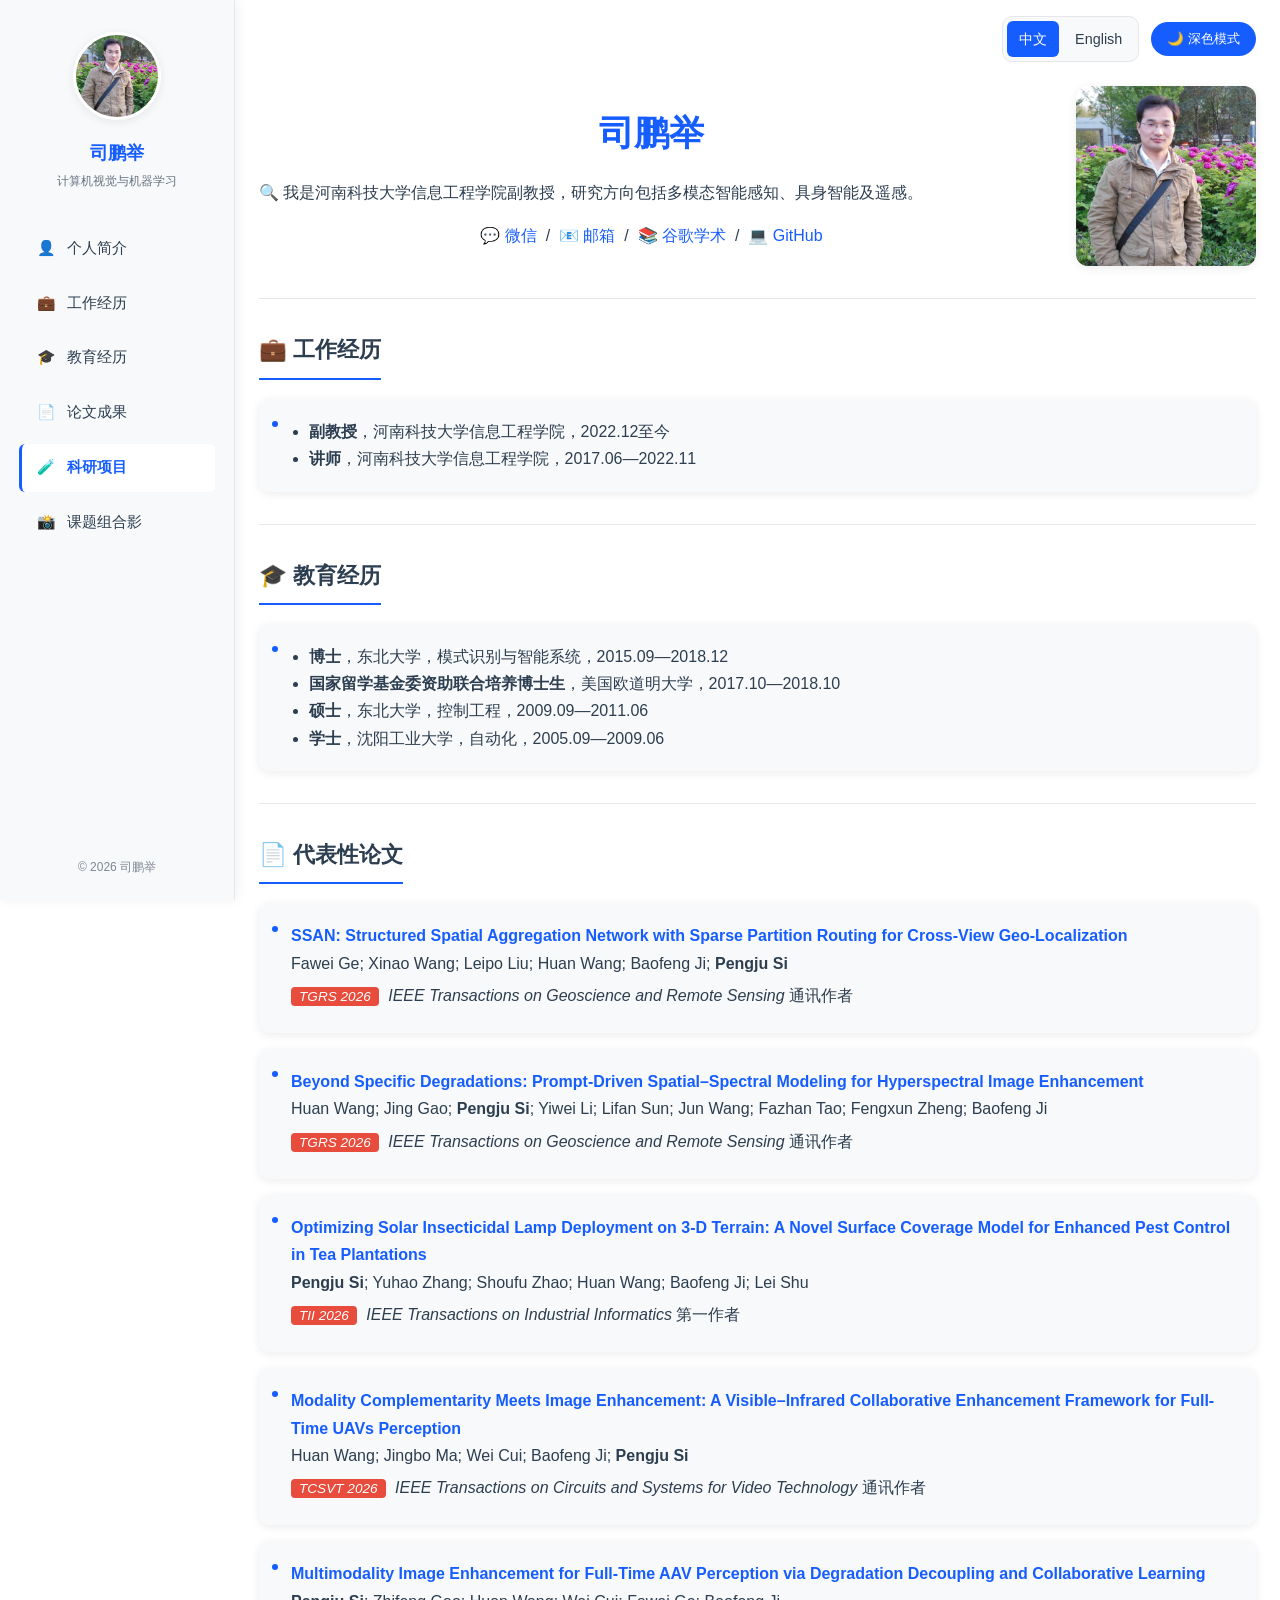
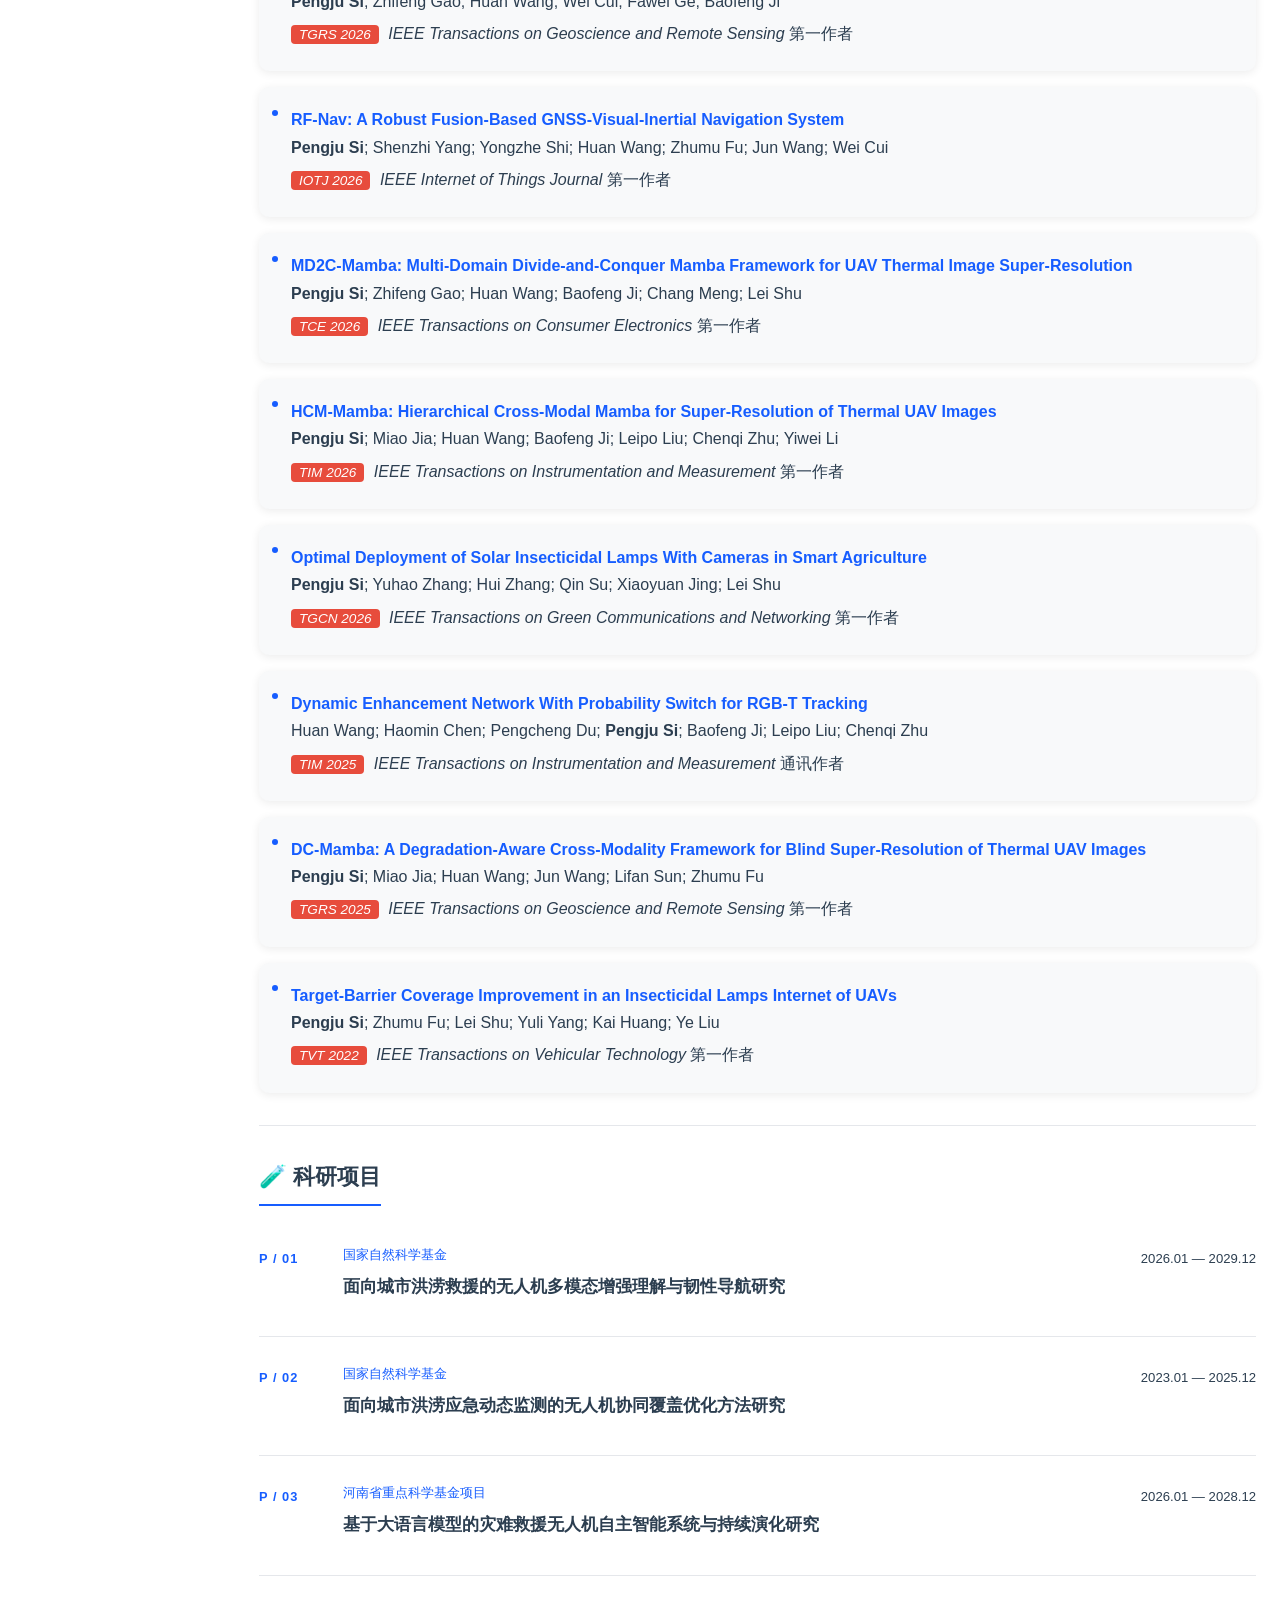
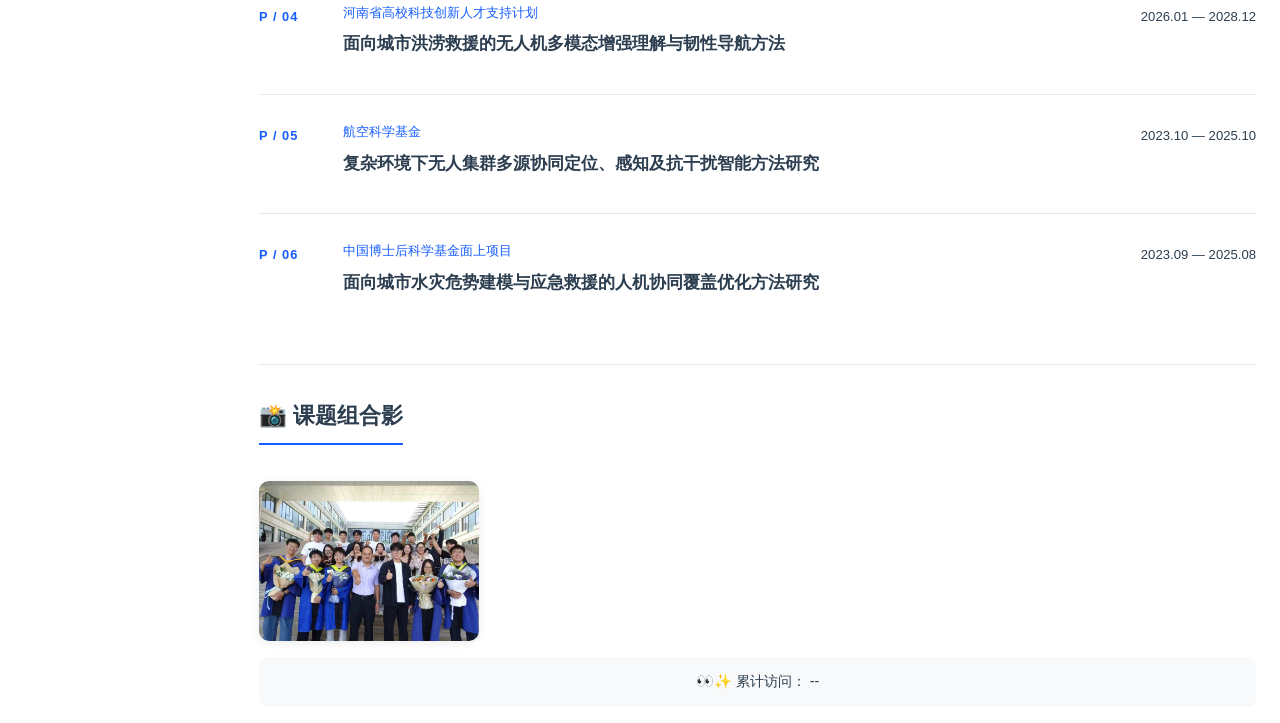
==== commit 02623b98: "ok" ====
--- a/index.html
+++ b/index.html
@@ -186,6 +186,35 @@
         <strong>📄 代表性论文</strong>
       </h3>
 
+ <div class="card fade-in">
+        <a
+          href="https://ieeexplore.ieee.org/document/11719721"
+          target="_blank"
+          rel="noopener noreferrer"
+        >
+          <span class="papertitle">
+            <strong>
+				SSAN: Structured Spatial Aggregation Network with Sparse Partition Routing for Cross-View Geo-Localization
+            </strong>
+          </span>
+        </a>
+
+        <br>
+
+	   Fawei Ge; Xinao Wang; Leipo Liu; Huan Wang; Baofeng Ji; <strong>Pengju Si</strong>
+
+        <br>
+
+        <p style="margin: 5px 0;">
+          <em>
+            <span class="tag tag-tip">TGRS 2026</span>
+					IEEE Transactions on Geoscience and Remote Sensing
+          </em>
+		 <span class="paper-meta">通讯作者</span>
+        </p>
+      </div>
+
+
 
    <div class="card fade-in">
         <a
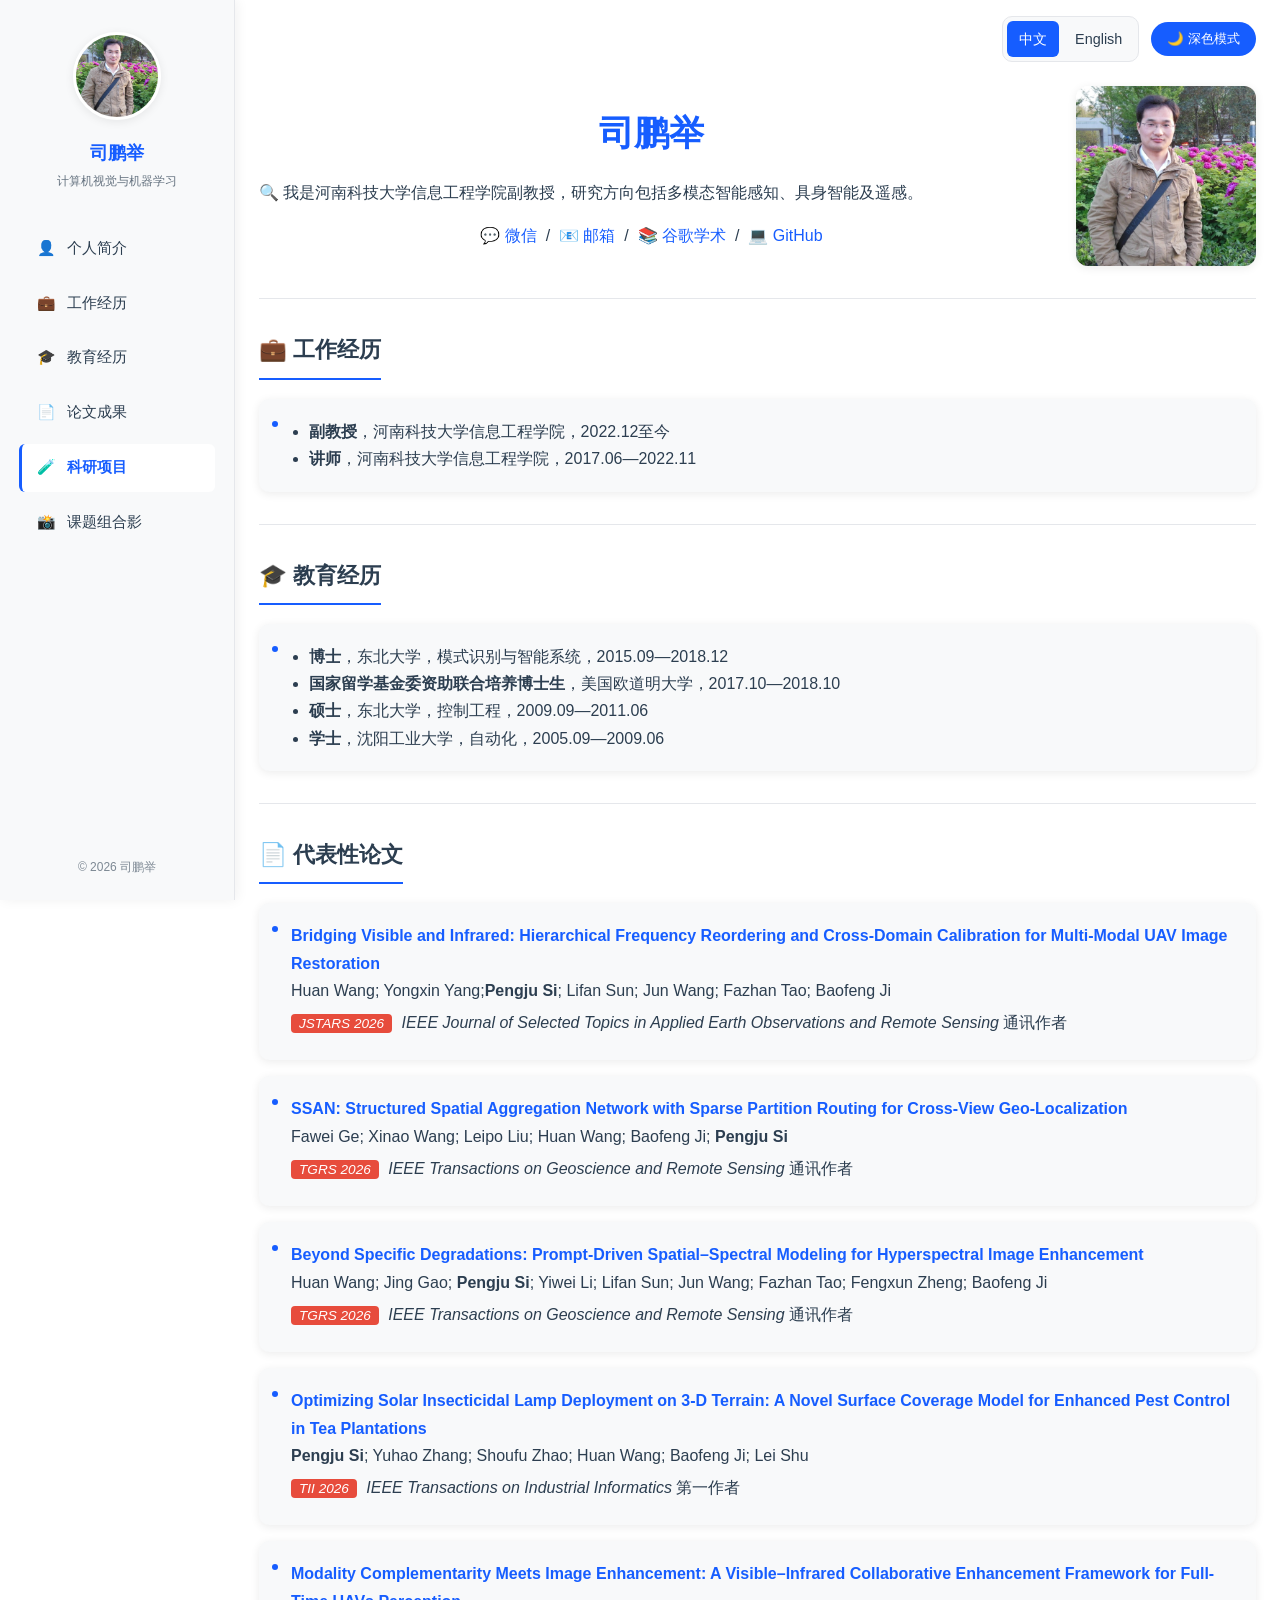
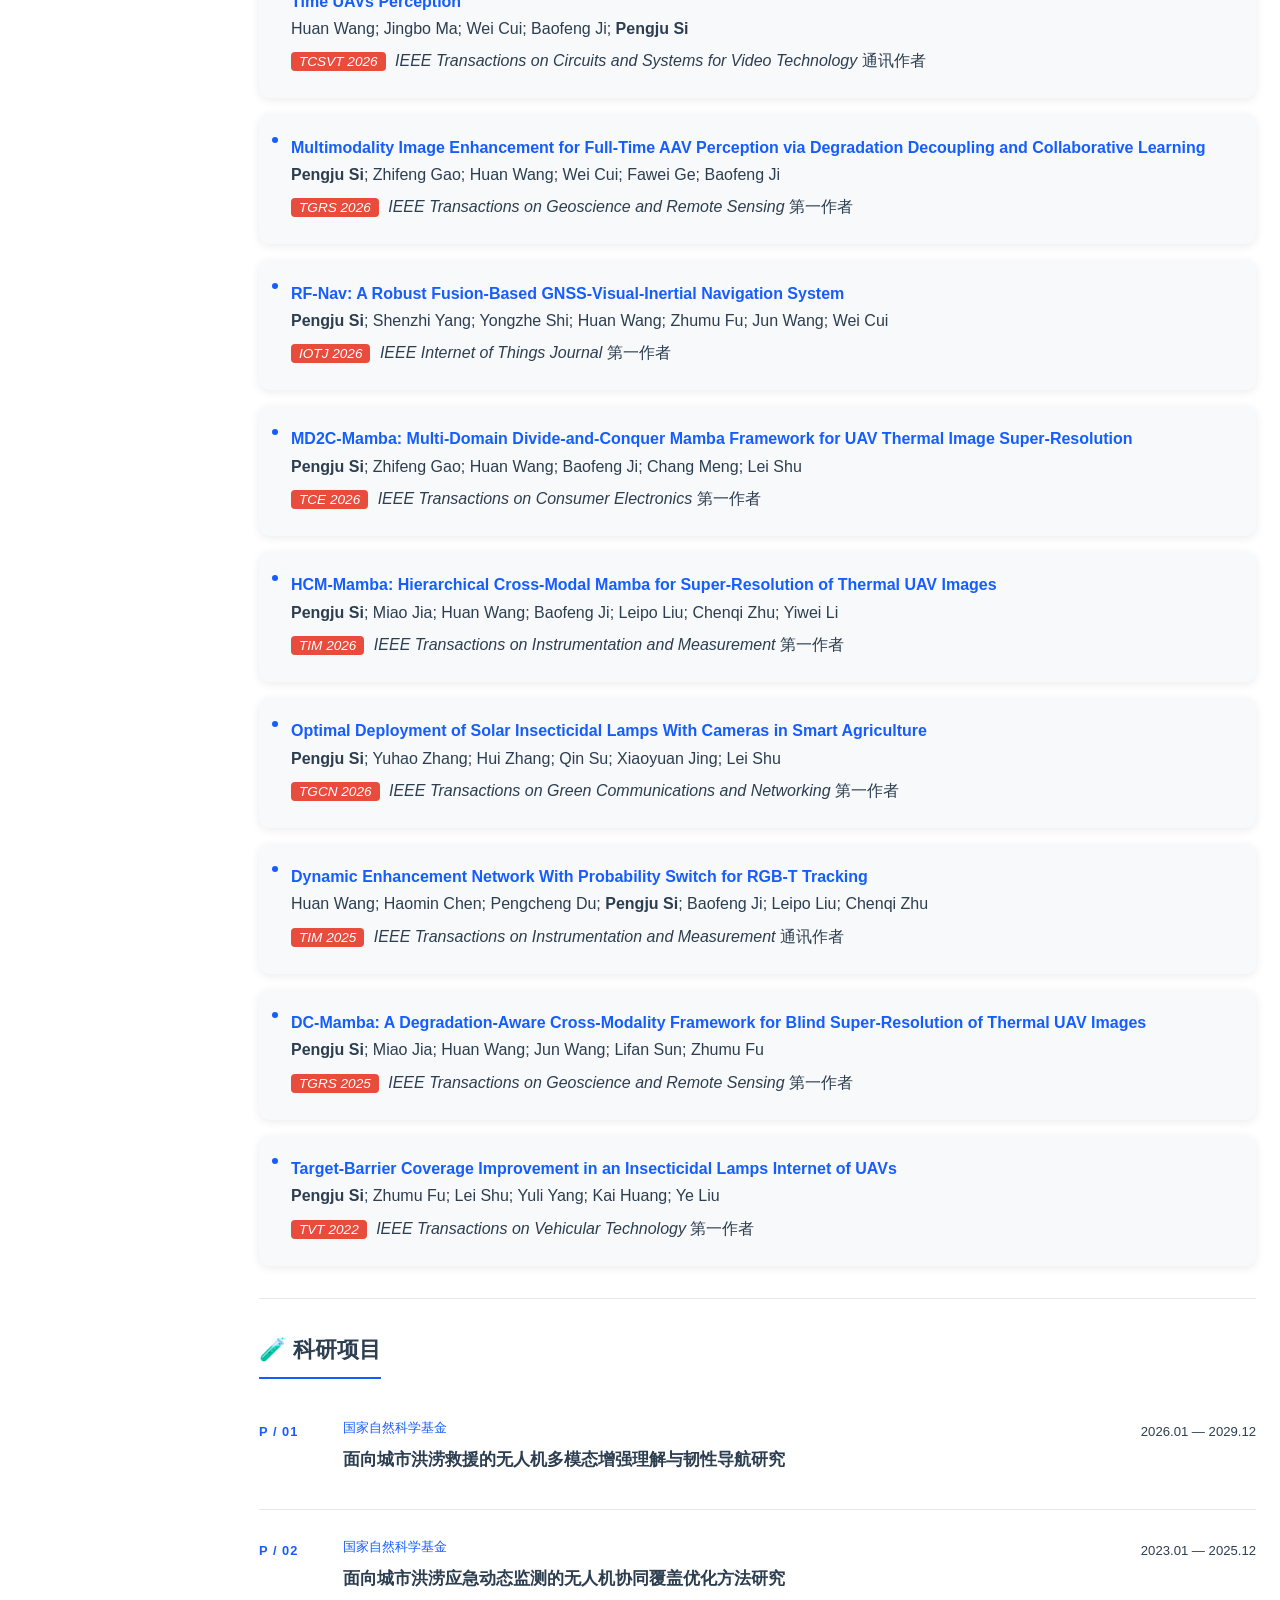
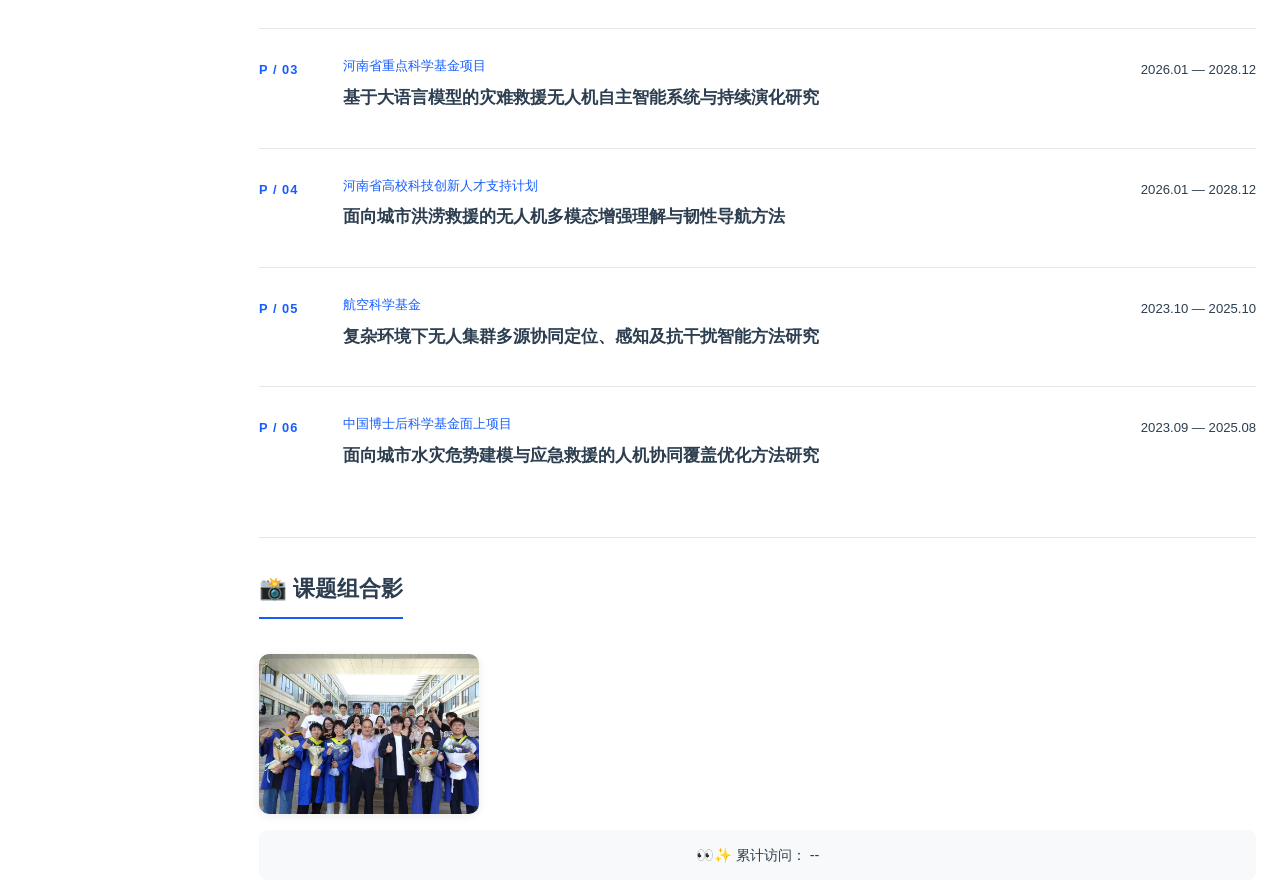
==== commit ae686020: "Add new publications to index.html" ====
--- a/index.html
+++ b/index.html
@@ -186,6 +186,36 @@
         <strong>📄 代表性论文</strong>
       </h3>
 
+
+ <div class="card fade-in">
+        <a
+          href="https://ieeexplore.ieee.org/document/11719721"
+          target="_blank"
+          rel="noopener noreferrer"
+        >
+          <span class="papertitle">
+            <strong>
+				Bridging Visible and Infrared: Hierarchical Frequency Reordering and Cross-Domain Calibration for Multi-Modal UAV Image Restoration
+            </strong>
+          </span>
+        </a>
+
+        <br>
+        Huan Wang; Yongxin Yang;<strong>Pengju Si</strong>; Lifan Sun; Jun Wang; Fazhan Tao; Baofeng Ji
+        <br>
+
+        <p style="margin: 5px 0;">
+          <em>
+            <span class="tag tag-tip"> ‌JSTARS 2026</span>
+			IEEE Journal of Selected Topics in Applied Earth Observations and Remote Sensing
+          </em>
+		 <span class="paper-meta">通讯作者</span>
+        </p>
+      </div>
+
+
+		
+
  <div class="card fade-in">
         <a
           href="https://ieeexplore.ieee.org/document/11719721"
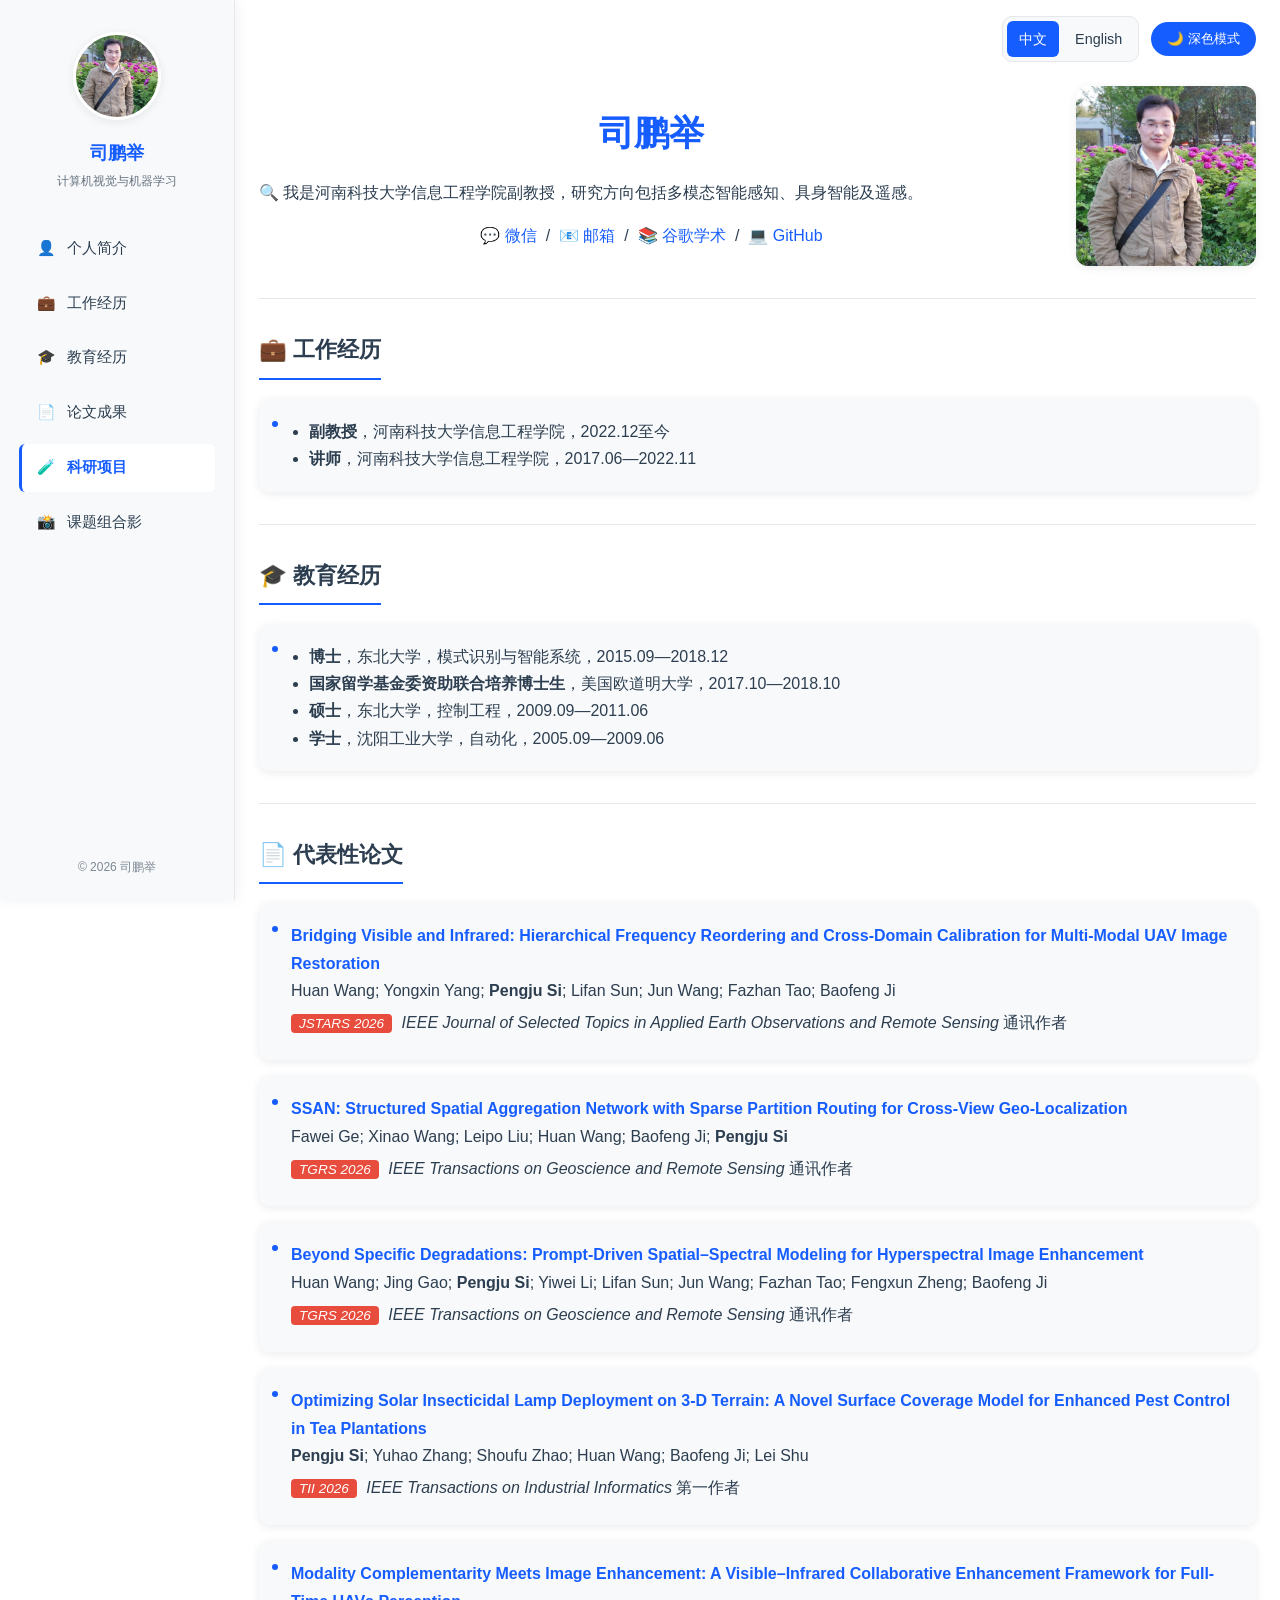
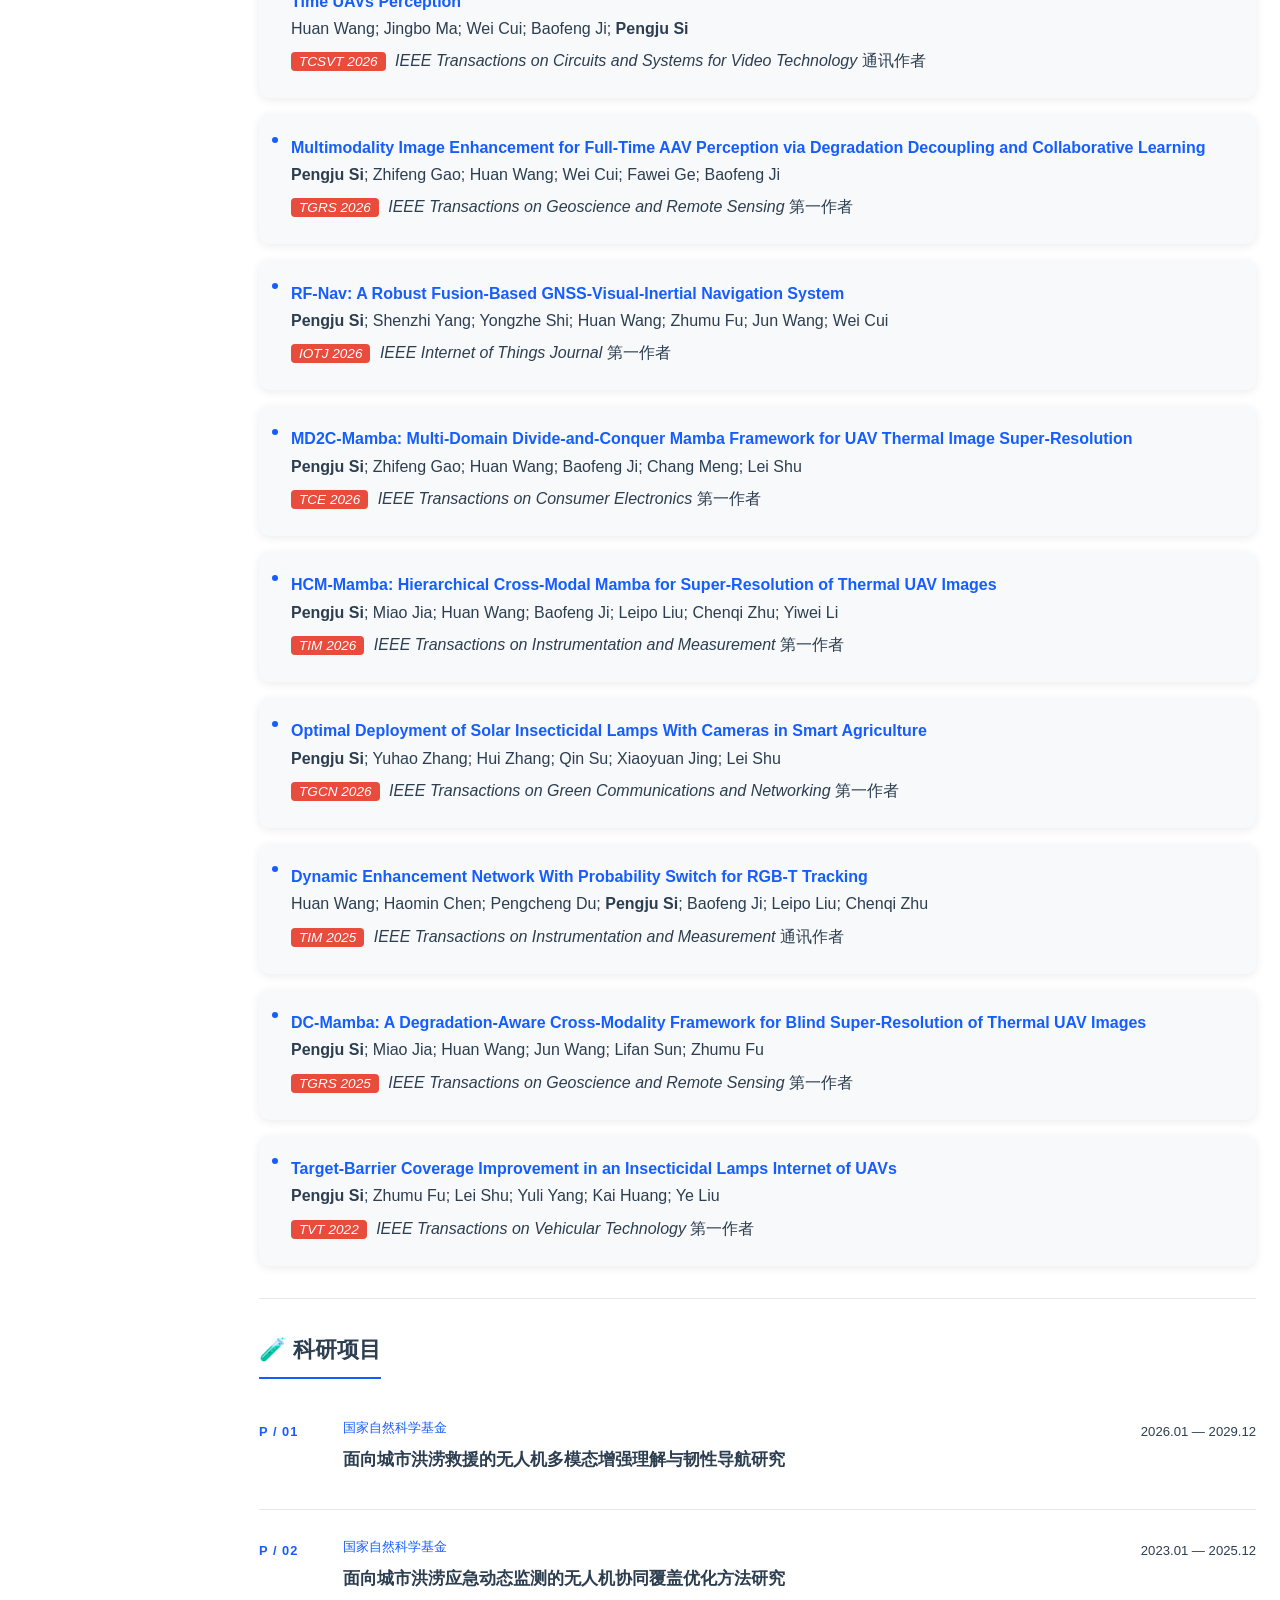
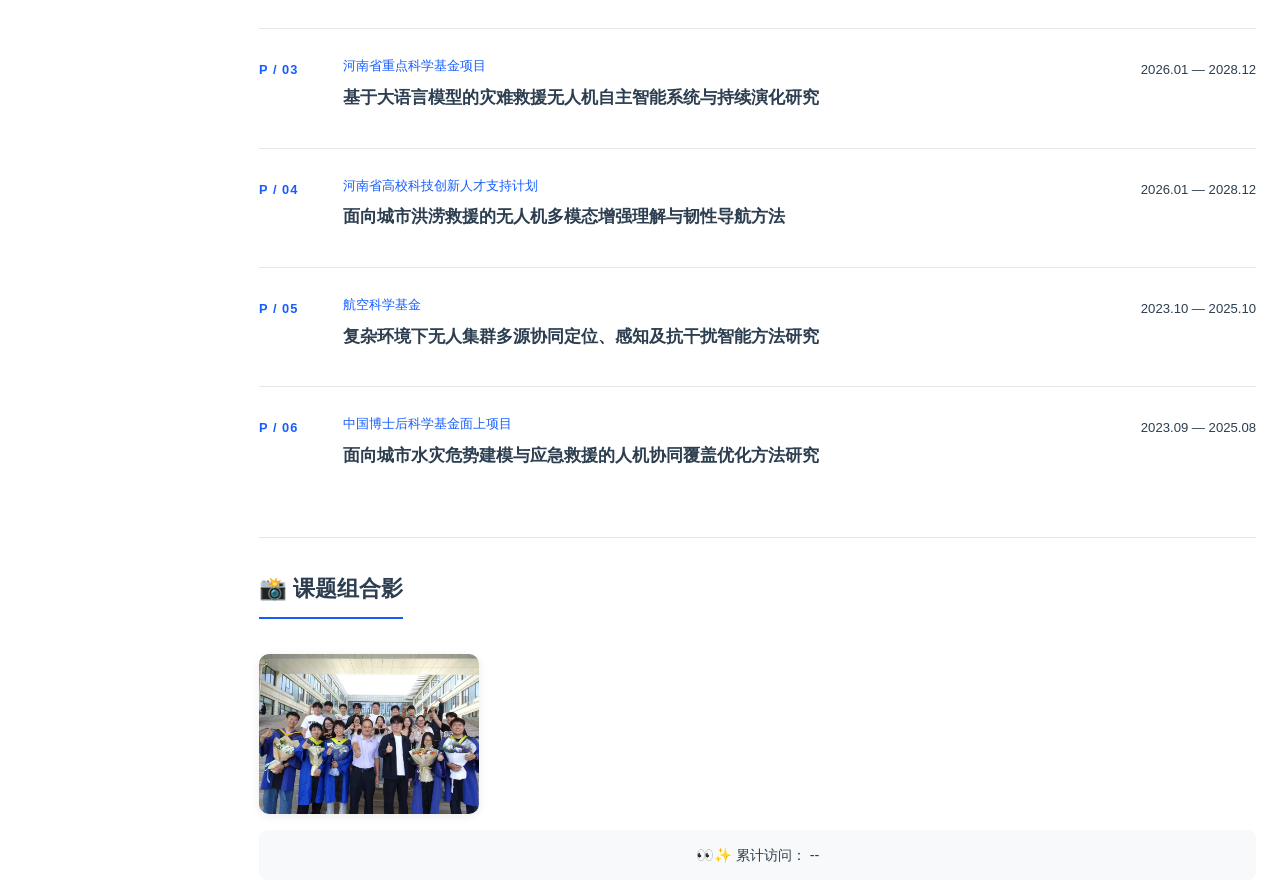
==== commit 1b80f7df: "Fix formatting in author list in index.html" ====
--- a/index.html
+++ b/index.html
@@ -189,7 +189,7 @@
 
  <div class="card fade-in">
         <a
-          href="https://ieeexplore.ieee.org/document/11719721"
+          href="https://ieeexplore.ieee.org/document/11749577"
           target="_blank"
           rel="noopener noreferrer"
         >
@@ -201,7 +201,7 @@
         </a>
 
         <br>
-        Huan Wang; Yongxin Yang;<strong>Pengju Si</strong>; Lifan Sun; Jun Wang; Fazhan Tao; Baofeng Ji
+        Huan Wang; Yongxin Yang; <strong>Pengju Si</strong>; Lifan Sun; Jun Wang; Fazhan Tao; Baofeng Ji
         <br>
 
         <p style="margin: 5px 0;">
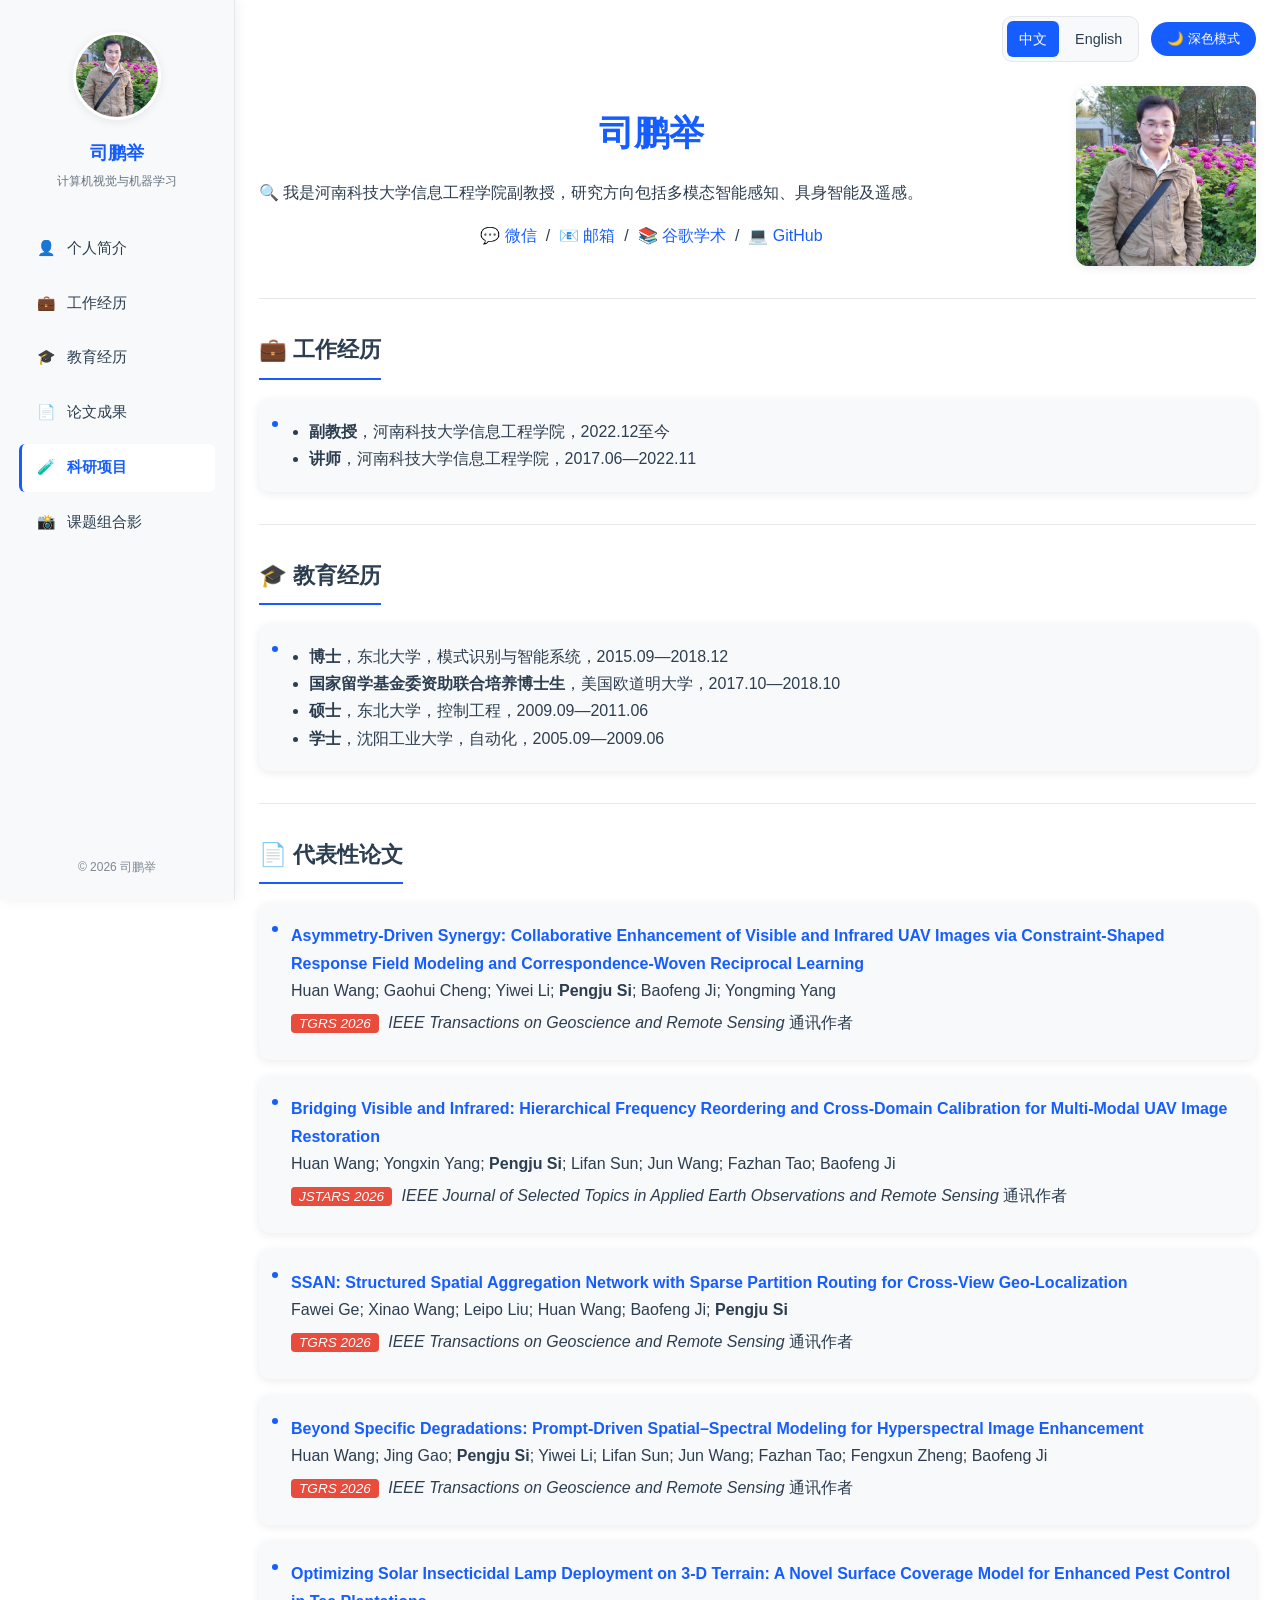
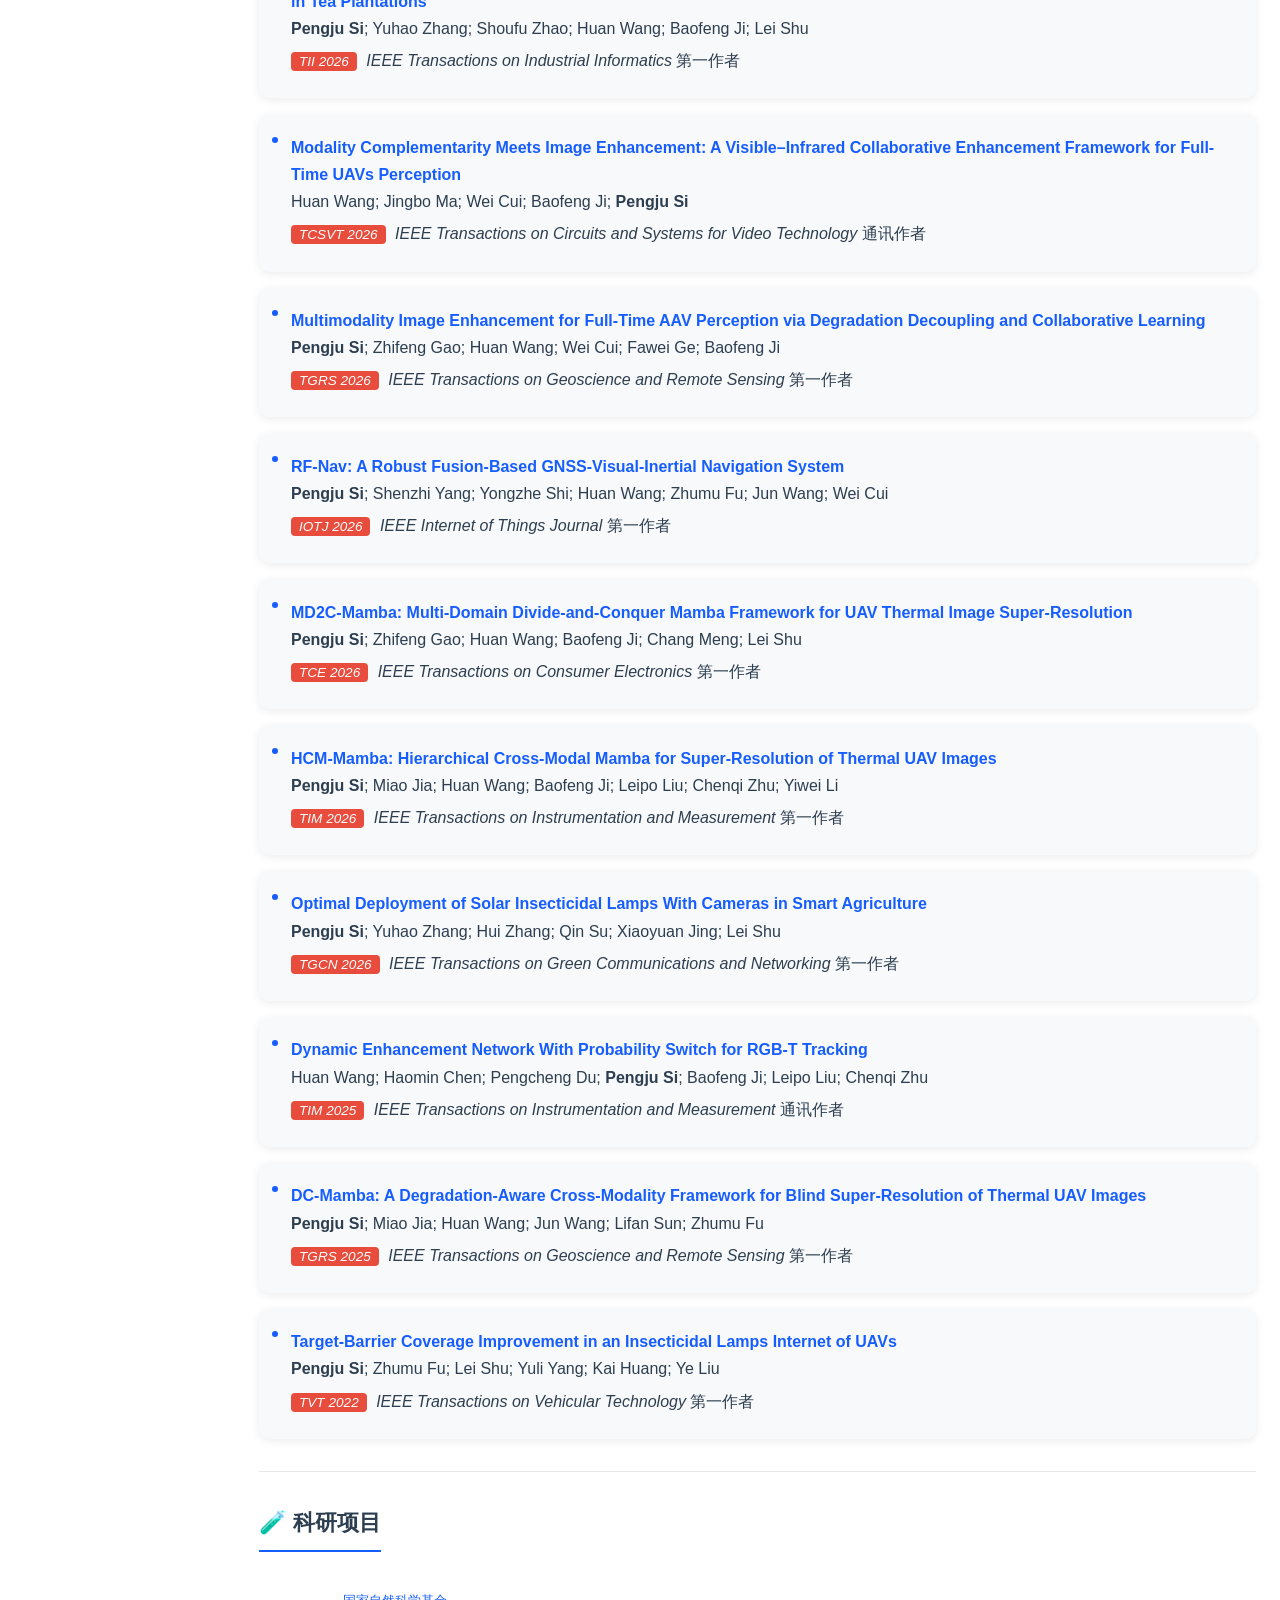
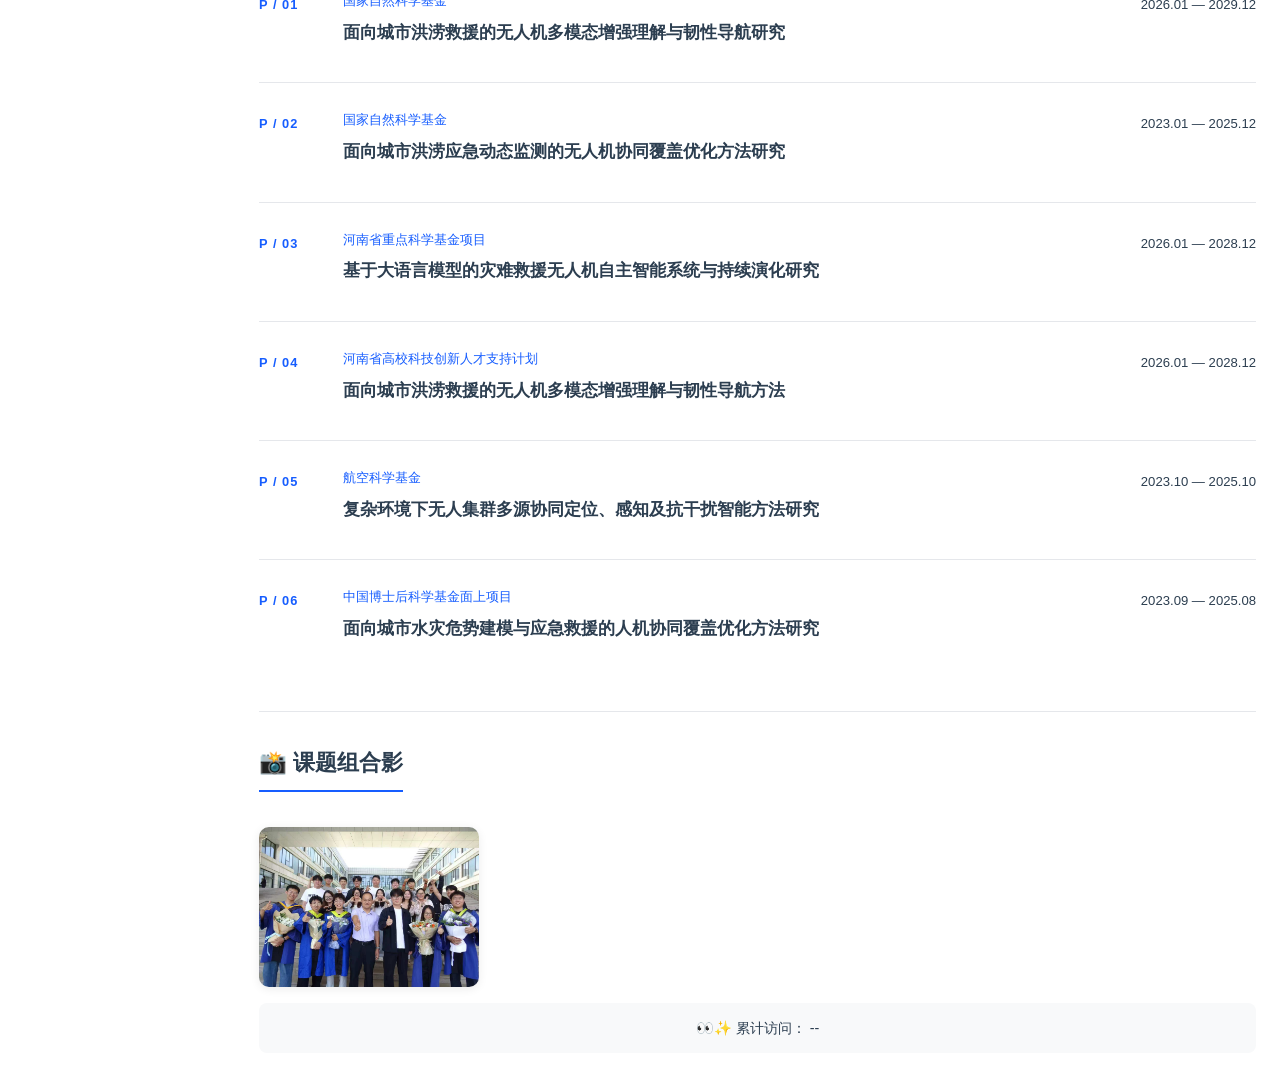
==== commit 9240f483: "ok" ====
--- a/index.html
+++ b/index.html
@@ -187,6 +187,35 @@
       </h3>
 
 
+<div class="card fade-in">
+  <a
+    href="https://ieeexplore.ieee.org/document/11770075"
+    target="_blank"
+    rel="noopener noreferrer"
+  >
+    <span class="papertitle">
+      <strong>
+        Asymmetry-Driven Synergy: Collaborative Enhancement of Visible and Infrared UAV Images via Constraint-Shaped Response Field Modeling and Correspondence-Woven Reciprocal Learning
+      </strong>
+    </span>
+  </a>
+
+  <br>
+
+  Huan Wang; Gaohui Cheng; Yiwei Li; <strong>Pengju Si</strong>; Baofeng Ji; Yongming Yang
+  
+  <br>
+
+  <p style="margin: 5px 0;">
+    <em>
+      <span class="tag tag-tip">TGRS 2026</span>
+       IEEE Transactions on Geoscience and Remote Sensing
+    </em>
+    <span class="paper-meta">通讯作者</span>
+  </p>
+</div>
+
+
  <div class="card fade-in">
         <a
           href="https://ieeexplore.ieee.org/document/11749577"
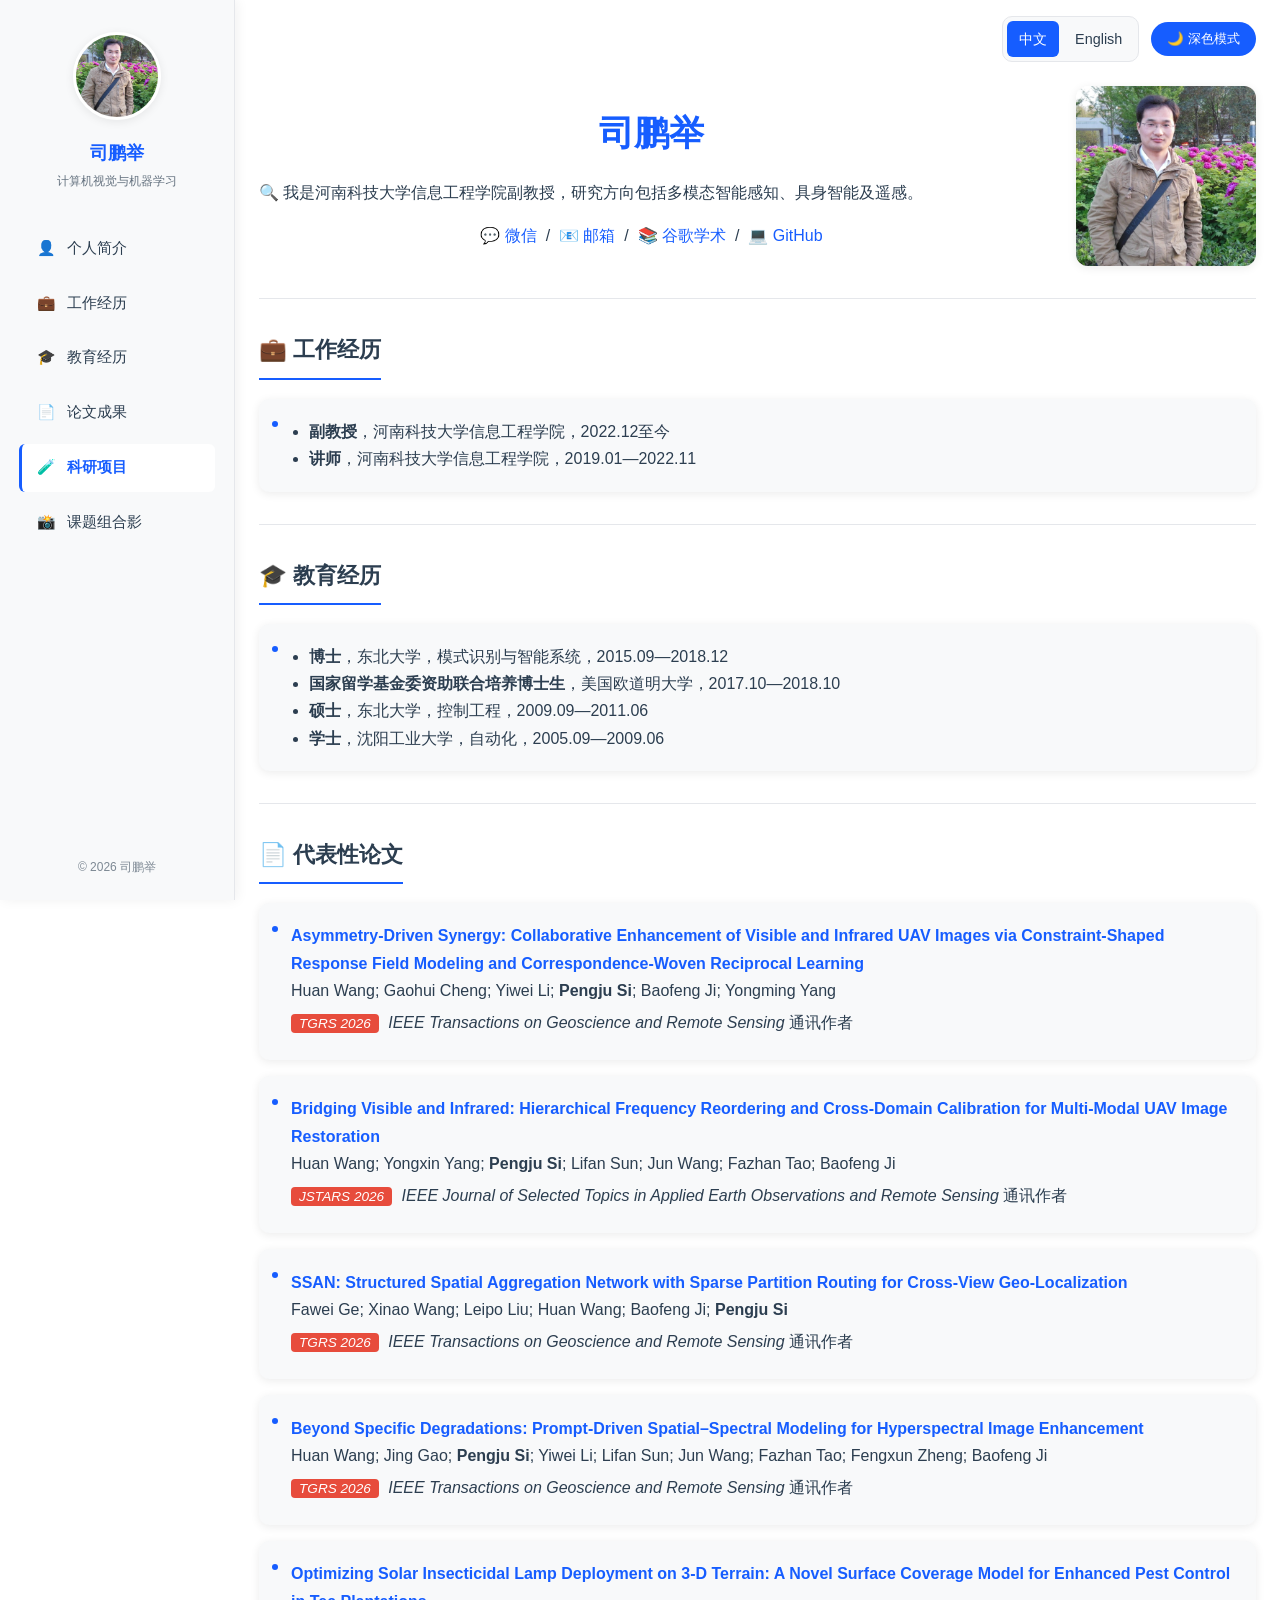
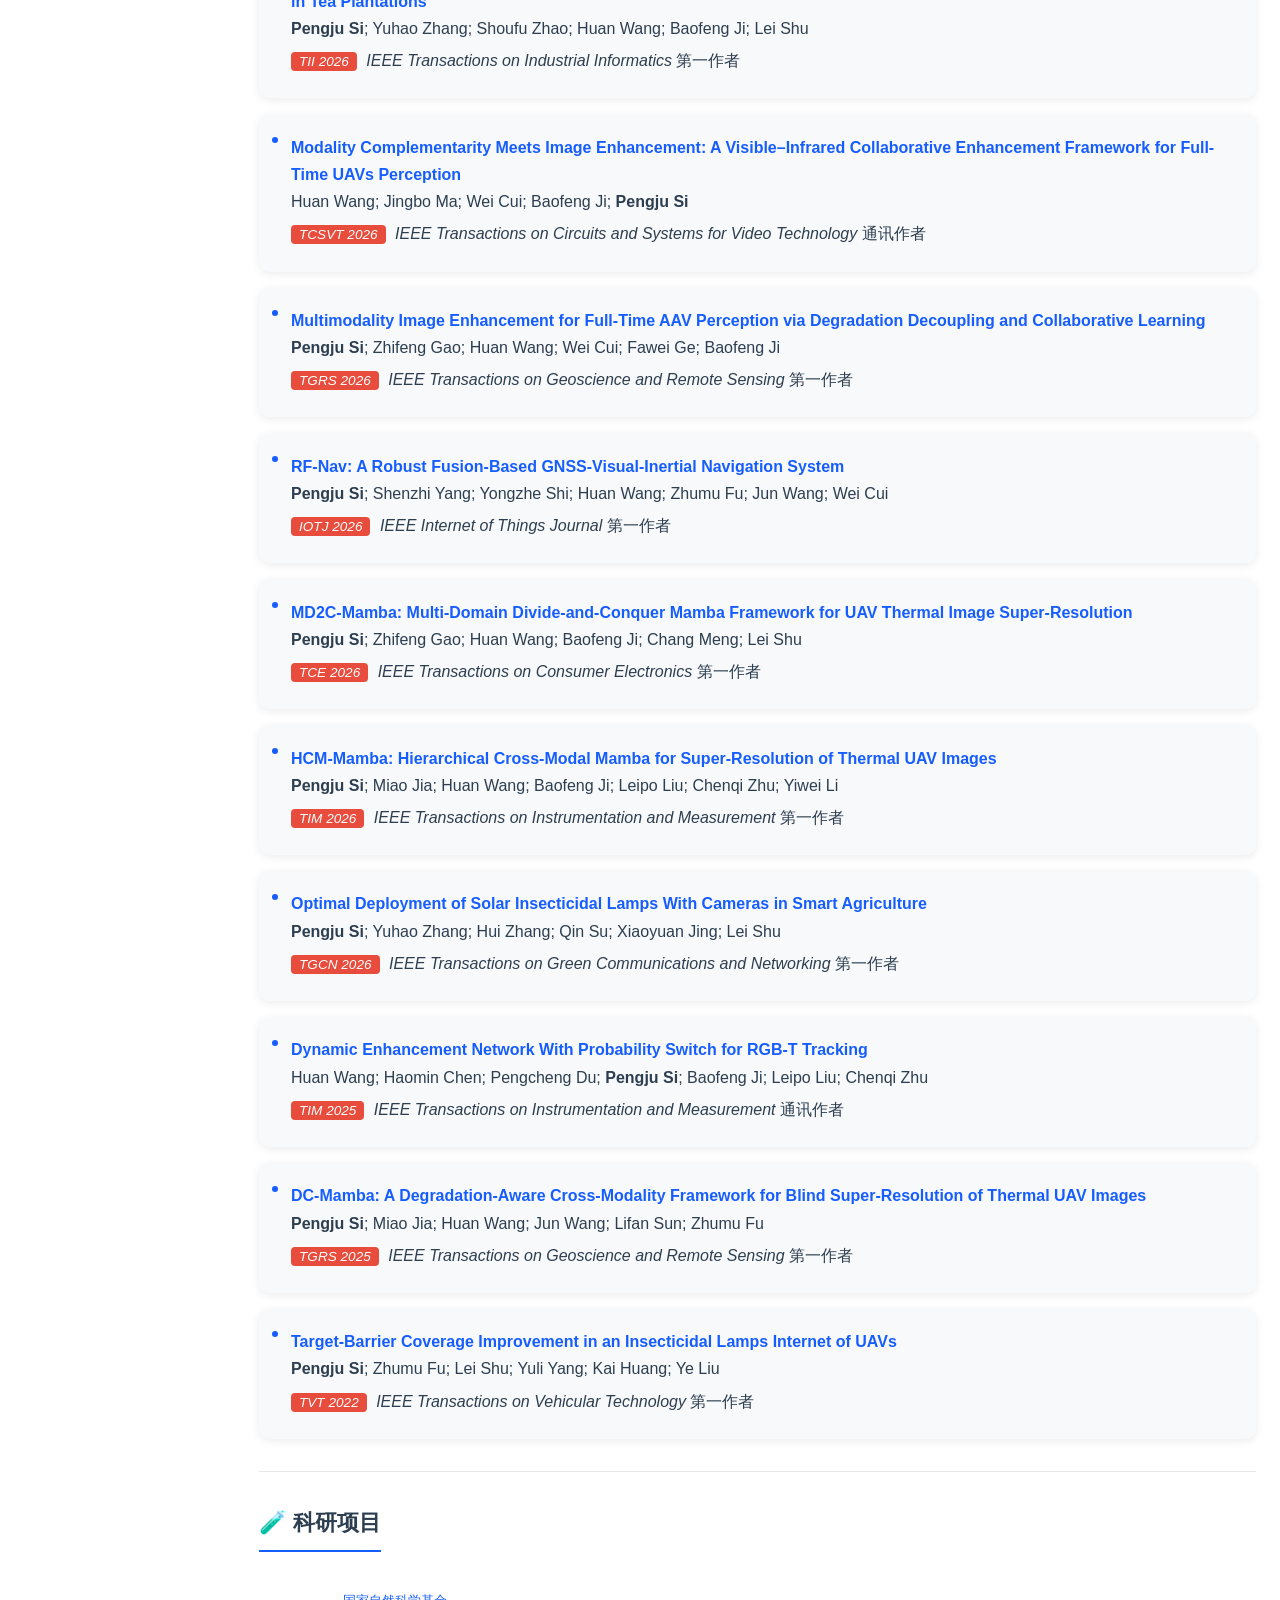
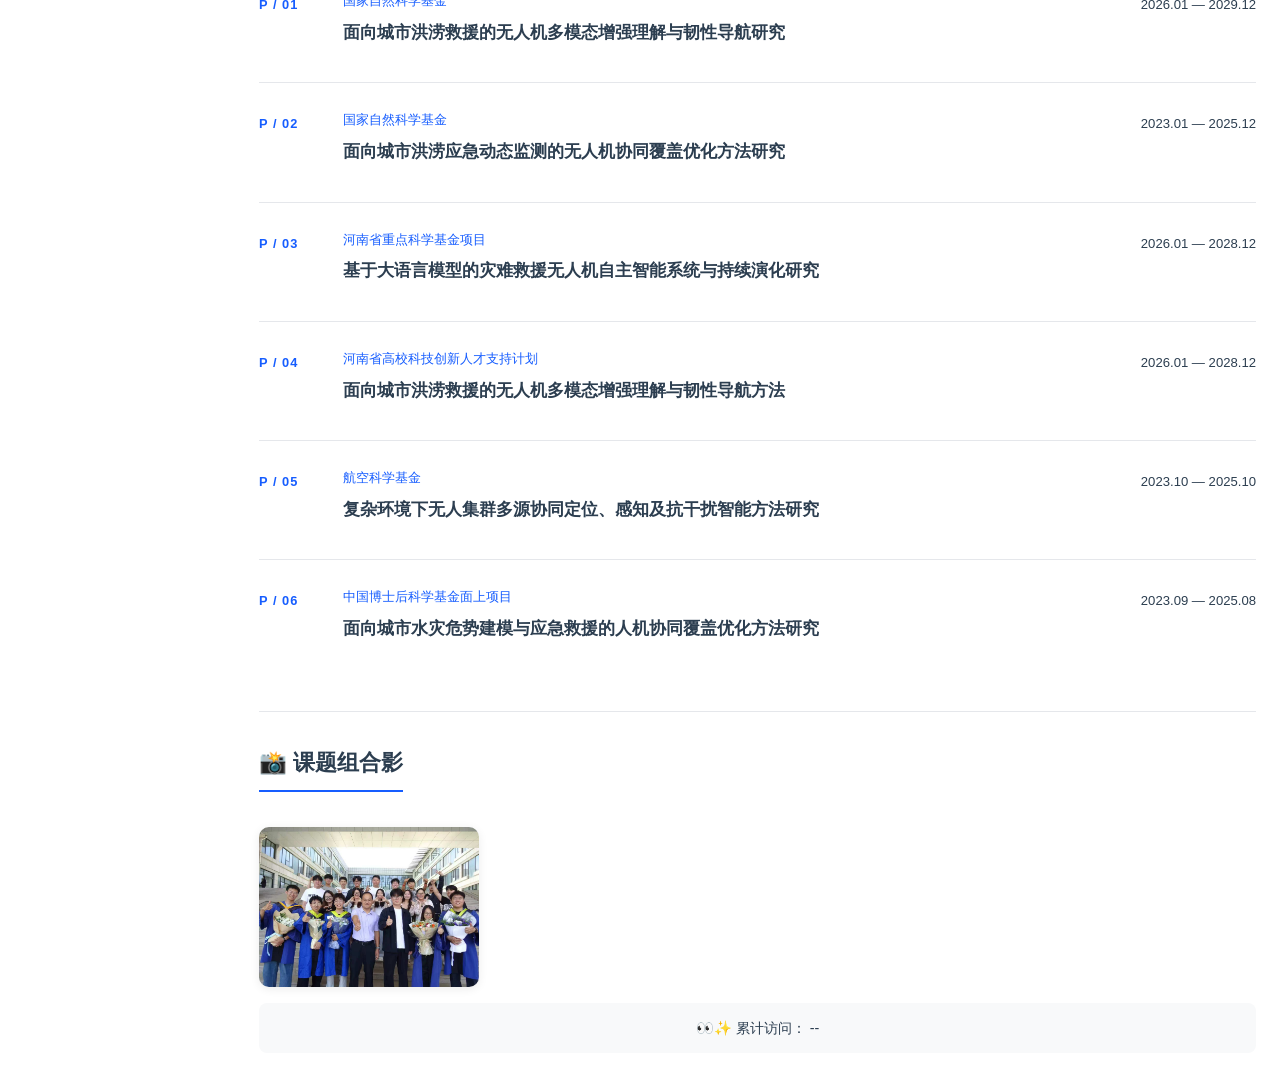
==== commit 973f749b: "Update lecturer position dates in index.html" ====
--- a/index.html
+++ b/index.html
@@ -153,7 +153,7 @@
       <div class="card fade-in">
        <ul class="resume-list">
 		<li><strong>副教授</strong>，河南科技大学信息工程学院，2022.12至今</li>
-        <li><strong>讲师</strong>，河南科技大学信息工程学院，2017.06—2022.11</li>
+        <li><strong>讲师</strong>，河南科技大学信息工程学院，2019.01—2022.11</li>
       </ul>
       </div>    
     </section>
